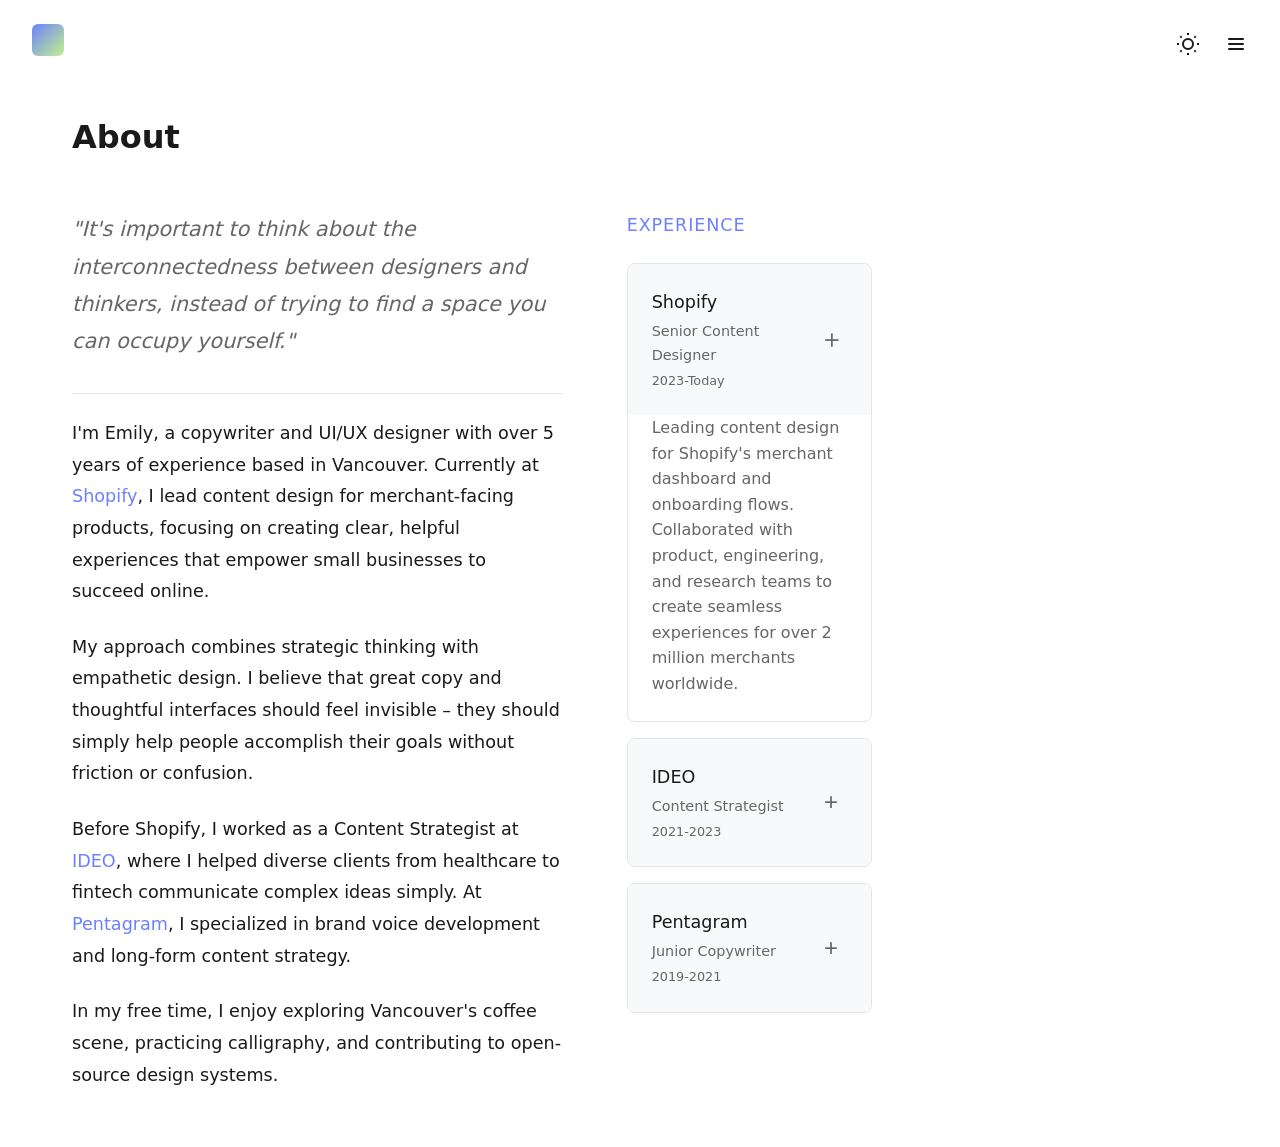
==== about.html @ 0773c247 "portfolio" ====
<!DOCTYPE html>
<html lang="en">
<head>
    <meta charset="UTF-8">
    <meta name="viewport" content="width=device-width, initial-scale=1.0">
    <title>About - Emily Feng</title>
    <link href="css/main.css" rel="stylesheet">
    <link href="css/layout.css" rel="stylesheet">
    <link href="css/interactive.css" rel="stylesheet">
</head>
<body>
    <!-- Navigation -->
    <nav class="nav">
        <div class="nav-brand">
            <a href="index.html">
                <div class="logo">
                    <div class="logo-shape"></div>
                </div>
            </a>
        </div>
        <div class="nav-controls">
            <button class="theme-toggle" aria-label="Toggle theme">
                <svg width="24" height="24" viewBox="0 0 24 24" fill="none" stroke="currentColor" stroke-width="2">
                    <circle cx="12" cy="12" r="5"/>
                    <path d="M12 1v2M12 21v2M4.22 4.22l1.42 1.42M18.36 18.36l1.42 1.42M1 12h2M21 12h2M4.22 19.78l1.42-1.42M18.36 5.64l1.42-1.42"/>
                </svg>
            </button>
            <button class="menu-toggle" aria-label="Toggle menu">
                <span class="hamburger"></span>
                <span class="hamburger"></span>
                <span class="hamburger"></span>
            </button>
        </div>
    </nav>

    <!-- Menu Overlay -->
    <div class="menu-overlay">
        <div class="menu-content">
            <nav class="menu-nav">
                <a href="index.html" class="menu-link">Hello</a>
                <a href="work.html" class="menu-link">Work</a>
                <a href="about.html" class="menu-link active">About</a>
            </nav>
            <div class="menu-footer">
                <p>Vancouver, British Columbia</p>
                <a href="mailto:emily@example.com" class="contact-link">emily@example.com</a>
            </div>
        </div>
    </div>

    <!-- Main Content -->
    <main class="main-content">
        <div class="page active">
            <div class="page-header">
                <h1>About</h1>
            </div>
            
            <div class="about-content">
                <div class="about-text">
                    <p class="lead-text">
                        "It's important to think about the interconnectedness between designers and thinkers, instead of trying to find a space you can occupy yourself."
                    </p>
                    
                    <p>
                        I'm Emily, a copywriter and UI/UX designer with over 5 years of experience based in Vancouver. Currently at <span class="highlight">Shopify</span>, I lead content design for merchant-facing products, focusing on creating clear, helpful experiences that empower small businesses to succeed online.
                    </p>
                    
                    <p>
                        My approach combines strategic thinking with empathetic design. I believe that great copy and thoughtful interfaces should feel invisible – they should simply help people accomplish their goals without friction or confusion.
                    </p>
                    
                    <p>
                        Before Shopify, I worked as a Content Strategist at <span class="highlight">IDEO</span>, where I helped diverse clients from healthcare to fintech communicate complex ideas simply. At <span class="highlight">Pentagram</span>, I specialized in brand voice development and long-form content strategy.
                    </p>
                    
                    <p>
                        In my free time, I enjoy exploring Vancouver's coffee scene, practicing calligraphy, and contributing to open-source design systems.
                    </p>
                </div>
                
                <div class="experience-section">
                    <h3 class="section-title">Experience</h3>
                    
                    <div class="experience-item expanded">
                        <div class="experience-header">
                            <div class="experience-info">
                                <h4>Shopify</h4>
                                <span class="role">Senior Content Designer</span>
                                <span class="period">2023-Today</span>
                            </div>
                            <button class="expand-btn">×</button>
                        </div>
                        <div class="experience-details">
                            <p>Leading content design for Shopify's merchant dashboard and onboarding flows. Collaborated with product, engineering, and research teams to create seamless experiences for over 2 million merchants worldwide.</p>
                        </div>
                    </div>
                    
                    <div class="experience-item">
                        <div class="experience-header">
                            <div class="experience-info">
                                <h4>IDEO</h4>
                                <span class="role">Content Strategist</span>
                                <span class="period">2021-2023</span>
                            </div>
                            <button class="expand-btn">+</button>
                        </div>
                        <div class="experience-details">
                            <p>Developed content strategies for human-centered design projects across healthcare, education, and technology sectors. Created workshop frameworks and facilitation guides for design thinking methodologies.</p>
                        </div>
                    </div>
                    
                    <div class="experience-item">
                        <div class="experience-header">
                            <div class="experience-info">
                                <h4>Pentagram</h4>
                                <span class="role">Junior Copywriter</span>
                                <span class="period">2019-2021</span>
                            </div>
                            <button class="expand-btn">+</button>
                        </div>
                        <div class="experience-details">
                            <p>Crafted brand voice and messaging for startups and established brands. Specialized in sustainable fashion and B2B technology companies, creating everything from taglines to comprehensive brand guidelines.</p>
                        </div>
                    </div>
                </div>
            </div>
        </div>
    </main>

    <script src="js/hamburger.js"></script>
</body>
</html>
---- css/main.css ----
/* main.css */
:root {
    --color-text: #1a1a1a;
    --color-text-secondary: #666666;
    --color-background: #ffffff;
    --color-surface: #f8f9fa;
    --color-accent: #6c81fd;
    --color-border: #e5e5e5;
    --font-primary: -apple-system, BlinkMacSystemFont, 'Segoe UI', system-ui, sans-serif;
    --font-weight-normal: 400;
    --font-weight-medium: 500;
    --font-weight-bold: 700;
    --border-radius: 8px;
    --transition: all 0.3s cubic-bezier(0.4, 0, 0.2, 1);
}

[data-theme="dark"] {
    --color-text: #ffffff;
    --color-text-secondary: #a0a0a0;
    --color-background: #0a0a0a;
    --color-surface: #1a1a1a;
    --color-border: #2a2a2a;
}

* {
    margin: 0;
    padding: 0;
    box-sizing: border-box;
}

body {
    font-family: var(--font-primary);
    background-color: var(--color-background);
    color: var(--color-text);
    line-height: 1.6;
    transition: var(--transition);
    overflow-x: hidden;
}

/* layout.css */
.nav {
    position: fixed;
    top: 0;
    left: 0;
    right: 0;
    z-index: 1000;
    display: flex;
    justify-content: space-between;
    align-items: center;
    padding: 1.5rem 2rem;
    background-color: var(--color-background);
    backdrop-filter: blur(10px);
    transition: var(--transition);
}

.logo {
    width: 32px;
    height: 32px;
}

.logo-shape {
    width: 100%;
    height: 100%;
    background: linear-gradient(135deg, var(--color-accent), #c2f28f);
    border-radius: 6px;
    transition: var(--transition);
}

.nav-controls {
    display: flex;
    align-items: center;
    gap: 1rem;
}

.theme-toggle,
.menu-toggle {
    background: none;
    border: none;
    color: var(--color-text);
    cursor: pointer;
    padding: 0.5rem;
    border-radius: var(--border-radius);
    transition: var(--transition);
    display: flex;
    align-items: center;
    justify-content: center;
}

.theme-toggle:hover,
.menu-toggle:hover {
    background-color: var(--color-surface);
}

.menu-toggle {
    display: flex;
    flex-direction: column;
    gap: 3px;
    width: 24px;
    height: 24px;
    padding: 0;
    justify-content: center;
}

.hamburger {
    width: 16px;
    height: 2px;
    background-color: var(--color-text);
    transition: var(--transition);
    border-radius: 1px;
}

.menu-toggle.active .hamburger:nth-child(1) {
    transform: rotate(45deg) translate(4px, 4px);
}

.menu-toggle.active .hamburger:nth-child(2) {
    opacity: 0;
}

.menu-toggle.active .hamburger:nth-child(3) {
    transform: rotate(-45deg) translate(4px, -4px);
}

.main-content {
    padding-top: 5rem;
    min-height: 100vh;
}

.page {
    display: none;
    padding: 2rem;
    max-width: 1200px;
    margin: 0 auto;
    animation: fadeIn 0.6s ease-out;
}

.page.active {
    display: block;
}

@keyframes fadeIn {
    from {
        opacity: 0;
        transform: translateY(20px);
    }
    to {
        opacity: 1;
        transform: translateY(0);
    }
}

/* interactive.css */
.menu-overlay {
    position: fixed;
    top: 0;
    left: 0;
    right: 0;
    bottom: 0;
    background-color: var(--color-background);
    z-index: 999;
    display: flex;
    align-items: center;
    justify-content: center;
    opacity: 0;
    visibility: hidden;
    transition: var(--transition);
}

.menu-overlay.active {
    opacity: 1;
    visibility: visible;
}

.menu-content {
    text-align: center;
    max-width: 400px;
    width: 100%;
}

.menu-nav {
    margin-bottom: 3rem;
}

.menu-link {
    display: block;
    font-size: 3rem;
    font-weight: var(--font-weight-bold);
    color: var(--color-text);
    text-decoration: none;
    margin-bottom: 1rem;
    transition: var(--transition);
    position: relative;
}

.menu-link:hover,
.menu-link.active {
    color: var(--color-accent);
}

.menu-footer {
    color: var(--color-text-secondary);
    font-size: 0.9rem;
}

.contact-link {
    color: var(--color-accent);
    text-decoration: none;
}

/* Hero Section */
.hero-section {
    padding: 4rem 0 6rem;
}

.hero-title {
    font-size: clamp(2.5rem, 5vw, 4rem);
    font-weight: var(--font-weight-normal);
    line-height: 1.2;
    margin-bottom: 3rem;
    max-width: 900px;
}

.highlight {
    color: var(--color-accent);
    font-weight: var(--font-weight-medium);
}

.skills-tags {
    display: flex;
    flex-wrap: wrap;
    gap: 0.5rem;
    margin-bottom: 2rem;
}

.skill-tag {
    padding: 0.5rem 1rem;
    background-color: var(--color-surface);
    border-radius: 20px;
    font-size: 0.9rem;
    color: var(--color-text-secondary);
}

.location {
    color: var(--color-text-secondary);
    font-size: 0.9rem;
}

/* Page Headers */
.page-header {
    margin-bottom: 3rem;
}

.page-header h2 {
    font-size: 3rem;
    font-weight: var(--font-weight-bold);
    margin-bottom: 1rem;
}

.page-subtitle {
    font-size: 1.1rem;
    color: var(--color-text-secondary);
    max-width: 600px;
}

/* Work Grid */
.work-grid {
    display: grid;
    gap: 3rem;
}

.work-item {
    padding: 2rem 0;
    border-bottom: 1px solid var(--color-border);
}

.work-item:last-child {
    border-bottom: none;
}

.work-header {
    display: flex;
    flex-wrap: wrap;
    align-items: baseline;
    gap: 1rem;
    margin-bottom: 1rem;
}

.work-header h3 {
    font-size: 1.5rem;
    font-weight: var(--font-weight-medium);
}

.work-type,
.work-year {
    color: var(--color-text-secondary);
    font-size: 0.9rem;
}

.work-description {
    font-size: 1.1rem;
    line-height: 1.7;
    margin-bottom: 1.5rem;
    max-width: 700px;
}

.work-tags {
    display: flex;
    flex-wrap: wrap;
    gap: 0.5rem;
}

.tag {
    padding: 0.25rem 0.75rem;
    background-color: var(--color-surface);
    border-radius: 12px;
    font-size: 0.8rem;
    color: var(--color-text-secondary);
}

/* About Content */
.about-content {
    display: grid;
    grid-template-columns: 2fr 1fr;
    gap: 4rem;
    align-items: start;
}

.about-text {
    font-size: 1.1rem;
    line-height: 1.8;
}

.lead-text {
    font-size: 1.3rem;
    font-style: italic;
    color: var(--color-text-secondary);
    margin-bottom: 2rem;
    padding-bottom: 2rem;
    border-bottom: 1px solid var(--color-border);
}

.about-text p {
    margin-bottom: 1.5rem;
}

.section-title {
    font-size: 1.1rem;
    font-weight: var(--font-weight-medium);
    color: var(--color-accent);
    margin-bottom: 1.5rem;
    text-transform: uppercase;
    letter-spacing: 0.05em;
}

.experience-item {
    margin-bottom: 1rem;
    border: 1px solid var(--color-border);
    border-radius: var(--border-radius);
    overflow: hidden;
    transition: var(--transition);
}

.experience-header {
    display: flex;
    justify-content: space-between;
    align-items: center;
    padding: 1.5rem;
    cursor: pointer;
    background-color: var(--color-surface);
}

.experience-header:hover {
    background-color: var(--color-border);
}

.experience-info h4 {
    font-size: 1.1rem;
    font-weight: var(--font-weight-medium);
    margin-bottom: 0.25rem;
}

.role {
    color: var(--color-text-secondary);
    font-size: 0.9rem;
    display: block;
}

.period {
    color: var(--color-text-secondary);
    font-size: 0.8rem;
    margin-top: 0.25rem;
    display: block;
}

.expand-btn {
    background: none;
    border: none;
    font-size: 1.5rem;
    color: var(--color-text-secondary);
    cursor: pointer;
    width: 32px;
    height: 32px;
    border-radius: 50%;
    display: flex;
    align-items: center;
    justify-content: center;
    transition: var(--transition);
}

.expand-btn:hover {
    background-color: var(--color-border);
}

.experience-details {
    padding: 0 1.5rem 1.5rem;
    display: none;
    color: var(--color-text-secondary);
    line-height: 1.6;
}

.experience-item.expanded .experience-details {
    display: block;
}

.experience-item.expanded .expand-btn {
    transform: rotate(45deg);
}
/* Work Images */
.work-images {
    margin-top: 2rem;
}

.image-large {
    margin-bottom: 1rem;
}

.image-large img {
    width: 100%;
    height: 400px;
    object-fit: cover;
    border-radius: var(--border-radius);
    background-color: var(--color-surface);
}

.image-row {
    display: grid;
    grid-template-columns: 1fr 1fr;
    gap: 1rem;
}

.image-row img {
    width: 100%;
    height: 250px;
    object-fit: cover;
    border-radius: var(--border-radius);
    background-color: var(--color-surface);
}

.case-study-image {
    transition: var(--transition);
    border: 1px solid var(--color-border);
}

.case-study-image:hover {
    transform: translateY(-4px);
    box-shadow: 0 8px 25px rgba(0, 0, 0, 0.1);
}

/* Responsive Design */
@media (max-width: 768px) {
    .nav {
        padding: 1rem;
    }
    
    .page {
        padding: 1rem;
    }
    
    .hero-section {
        padding: 2rem 0 4rem;
    }
    
    .menu-link {
        font-size: 2.5rem;
    }
    
    .about-content {
        grid-template-columns: 1fr;
        gap: 2rem;
    }
    
    .work-header {
        flex-direction: column;
        align-items: flex-start;
        gap: 0.5rem;
    }
    
    .skills-tags {
        justify-content: center;
    }
}
---- css/layout.css ----
/*ALL LAYOUT STYLING WILL BE IN HERE*/

/* Reset and base styles */
* {
    margin: 0;
    padding: 0;
    box-sizing: border-box;
    /* outline: 1px solid red; */
}

/* LAYOUT STYLES FOR MADE BY SIPPY PAGE */

/* Made by Sippy Hero Section */
.made-hero-layout {
    padding: 4rem 2rem;
    background-color: #fffdf0;
    text-align: center;
    border-bottom: 0.063rem solid #e9e2cd;
}

.made-hero-content {
    max-width: 50rem;
    margin: 0 auto;
}

.made-hero-content h1 {
    margin-bottom: 1.5rem;
    color: #4F78C5;
}

.made-hero-content p {
    font-size: 1.25rem;
    color: #819fd5;
    margin-bottom: 0;
}

/* Made by Sippy Introduction Section */
.made-intro-layout {
    padding: 4rem 2rem;
    background-color: #f8f6ed;
}

.made-intro-content {
    max-width: 60rem;
    margin: 0 auto;
    text-align: center;
}

.made-intro-content h2 {
    margin-bottom: 2rem;
    color: #4F78C5;
}

.made-intro-content p {
    font-size: 1.1rem;
    line-height: 1.7;
    color: #4F78C5;
    margin-bottom: 0;
}

/* Seasonal Collections Layout */
.seasonal-collections-layout {
    padding: 4rem 2rem;
    background-color: #fffdf0;
}

.collection-title {
    text-align: center;
    margin-bottom: 3rem;
    color: #4F78C5;
}

.seasonal-grid {
    max-width: 80rem;
    margin: 0 auto;
    gap: 2rem;
}

.seasonal-card {
    position: relative;
    border-radius: 1rem;
    overflow: hidden;
    box-shadow: 0 0.25rem 1rem rgba(79, 120, 197, 0.1);
    transition: transform 0.3s ease, box-shadow 0.3s ease;
}

.seasonal-card .img-bg-container {
    position: relative;
    height: 25rem;
    overflow: hidden;
}

.seasonal-card .img-bg-container img {
    width: 100%;
    height: 100%;
    object-fit: cover;
    transition: transform 0.3s ease;
}


.seasonal-overlay {
    position: absolute;
    bottom: 0;
    left: 0;
    right: 0;
    background: linear-gradient(to top, rgba(195, 206, 226, 0.9), transparent);
    padding: 2rem;
    color: #fffdf0;
    text-align: left;
}

.seasonal-title {
    font-size: 1.5rem;
    margin-bottom: 0.5rem;
    color: #fffdf0;
}

.seasonal-description {
    font-size: 1rem;
    margin-bottom: 1rem;
    color: #fffdf0;
    opacity: 0.9;
}

.seasonal-date {
    font-family: "IBM Plex Mono", monospace;
    font-size: 0.9rem;
    font-weight: 400;
    color: #FDE68A;
    text-transform: uppercase;
    letter-spacing: 0.05em;
}


/* Craftsmanship Section */
.craftsmanship-layout {
    padding: 4rem 2rem;
    background-color: #f8f6ed;
}

.craftsmanship-content {
    max-width: 60rem;
    margin: 0 auto;
    text-align: center;
}

.craftsmanship-content h2 {
    margin-bottom: 2rem;
    color: #4F78C5;
}

.craftsmanship-content p {
    font-size: 1.1rem;
    line-height: 1.7;
    color: #4F78C5;
    margin-bottom: 1.5rem;
}

.craftsmanship-content p:last-child {
    margin-bottom: 0;
}


.grid {
    display: grid;
}

.twocolumn {
    grid-template-columns: repeat(2, 1fr);
    column-gap: 1rem;
}

.two-column-unequal {
    grid-template-columns: 2fr 1fr;
    column-gap: 1rem;
}

.threecolumn {
    grid-template-columns: repeat(3, 1fr);
    column-gap: 1rem;
}

.footer-threecolumn {
    grid-template-columns: repeat(3, 1fr);
    column-gap: 1rem;
}

.three-column-unequal {
    grid-template-columns: 2fr 1fr 2fr;
    column-gap: 1rem;
}

.fourcolumn {
    grid-template-columns: repeat(4, 1fr);
    column-gap: 1rem;
}

.footer-four-column {
    grid-template-columns: 2fr 3fr;
    column-gap: 2rem;
}

.fivecolumn {
    grid-template-columns: 3fr 1fr 1fr 1fr 1fr;
    column-gap: 1rem;
}

.two-row {
    grid-template-rows: repeat(2, 1fr);
    row-gap: 5rem;
}

.two-row-small-gutter {
    grid-template-rows: repeat(2, 1fr);
    row-gap: 1rem;
}

.two-row-unequal {
    grid-template-rows: 6fr 1fr;
    row-gap: 1rem;
}

.threerow {
    grid-template-rows: repeat(3, 1fr);
}

.four-row {
    grid-template-rows: repeat(4, 1fr);
    row-gap: 1rem;
}

.five-row {
    grid-template-rows: repeat(5, 1fr);
    row-gap: 1rem;
    height: 30%;
}

.checkout-column-unequal {
    grid-template-columns: 1fr 2fr;
    column-gap: 1rem;
}

.subtotal-two-row {
    grid-template-rows: 6fr 1fr;
    row-gap: 1rem;
}

.price-two-row {
    grid-template-rows: 3fr 1fr;
    row-gap: 1rem;
}

.counter-detail-column {
    grid-column: 1fr 2fr 1fr;
    column-gap: 1rem;
}

/* Main content styling */
img {
    width: 100%;
    height: auto;
    display: block;
    object-fit: cover;
}

.hero-container {
    /* position: relative; */
    width: 100vw;
}


.hero-image {
    /*
    height: 100vh;
    width: 100%;
    background-size: cover;
    background-position: center;
    display: block; */
    /* width: 100vw;
    height: auto; */
    /* display: block;
    overflow-x: hidden; */
    /* background-image: url(img/blue_ink_doodle_mugs.jpg); */
    width: 100vw;
    height: auto;
    background-size: cover;
    background-position: center;
}

.subbg {
    background-color: #E9E2CD;
    padding-top: 10rem;
    padding-bottom: 10rem;
}

.home-sub-layout {
    position: relative;
    width: 50%;
    height: 50%;
    margin-left: auto;
    margin-right: auto;
}

.about-home {
    position: relative;
    width: 35%;
    height: 35%;
    margin-left: auto;
    margin-right: auto;
    margin-top: 10rem;
    margin-bottom: 10rem;
    text-align: center;
}

/* .about-home h2 p {
    text-align: center;
} */

.bottom-spacer {
    margin-bottom: 3rem;
}

.home-mug-layout {
    margin: 3rem;
}

.home-made-layout {
    margin: 2rem;
    margin-top: 10rem;
}

.home-review-layout {
    margin-left: 3rem;
    margin-right: 3rem;
    margin-top: 10rem;
    margin-bottom: 10rem;
}

.review-border {
    padding: 5rem;
    text-align: center;
    border-color: #4F78C5;
    border-width: 0.05rem;
    border-style: solid;
    border-radius: 0.35rem;
}

.img-corner {
    border-radius: 0.35rem;
}

.img-bg-container {
    position: relative;
    width: 100%;
    overflow: hidden;
}

.img-bg-container img {
    width: 100%;
    height: 100%;
}

.img-styleguide {
    width: 50%;
    height: 75%;
}

.made-detail {
    position: relative;
    top: -12rem;
    z-index: 100;
    /* margin-left: 3rem;
    margin-right: 3rem; */
}



.left-column {
    float: left;
    width: 150%;
}

.small-column-width {
    float: left;
    width: -75%;
}

.center {
    position: relative;
    bottom: -30%;
}

.product-description-layout {
    margin-left: 2rem;
    margin-right: 2rem;
    margin-top: 5rem;
    margin-bottom: 5rem;
}

.faq-layout {
    margin-left: 2rem;
    margin-right: 2rem;
}

.suggestion-layout {
    margin-left: 2rem;
    margin-right: 2rem;
    margin-top: 7rem;
    margin-bottom: 7rem;
}

.subtotal-layout {
    margin-left: 2rem;
    margin-right: 2rem;
    margin-top: 2rem;
    margin-bottom: 10rem;
}

/* product page set height to fix */
.tag-border {
    border-color: #4F78C5;
    border-width: 0.05rem;
    border-style: solid;
    border-radius: 0.35rem;
    width: 12%;
    height: 100%;
}

.pricing-border {
    border-color: #4F78C5;
    border-width: 0.05rem;
    border-style: solid;
    border-radius: 0.35rem;
    margin-top: 1rem;
}

.tag-border p {
    text-align: center;
}

.hero-header-position {
    color: #FFFDF0;
    position: absolute;
    top: 80%;
    transform: translate(5%);
    
    /* margin-left: 3rem; */
}

.form-size {
    width: 100%;
}

.payment-layout {
    margin-left: 2rem;
    margin-right: 2rem;
    margin-top: 2rem;
    margin-bottom: 5rem;
}

.payment-price-layout {
    padding: 1rem;
}

.payment-price-layout-tight {
    padding: 2.5rem;
}

.confirmation-layout {
    margin-left: 2rem;
    margin-right: 2rem;
    margin-top: 2rem;
    margin-bottom: 5rem;
}

.order-number-layout {
    padding: 2rem;
}

.shipping-layout {
    padding: 2rem;
}

.track-layout {
    padding: 2rem;
}

.counter {
    border-color: #4F78C5;
    border-width: 0.05rem;
    border-style: solid;
    border-radius: 0.35rem;
    width: 25%;
    height: 15%;
    padding-top: 0.30rem;
}

.footer-layout {
    margin-right: 2rem;
    margin-left: 2rem;
    margin-top: 2rem;
    margin-bottom: 2rem;
}


.middle-position {
    position: relative;
    left: 42%;
    max-width: 9rem;
    text-align: center;
}

.citation-layout {
    margin: 2rem;
}

.styleguide-layout {
    margin: 2rem;
}

.product-card-styleguide-layout {
    width: 50%;
    height: 50%;
}

.product-collection-styleguide-layout {
    width: 75%;
    height: 75%;
}

.center-styleguide {
    position: relative;
    top: 2rem;
}

.tag-border-styleguide {
    border-color: #4F78C5;
    border-width: 0.05rem;
    border-style: solid;
    border-radius: 0.35rem;
    width: 25%;
    text-align: center;
}

.testimonial-styleguide-layout {
    width: 75%;
    height: 75%;
}

.subscription-styleguide-layout {
    width: 100%;
    height: 85%;
}

/* ABOUT PAGE LAYOUTS & STYLING */
.about-section {
    padding: 6rem 4rem;
    max-width: 1200px;
    margin: 0 auto;
}

.about-content {
    max-width: 800px;
}

/* ABOUT PAGE LAYOUT STYLES */

/* Hero Section */
.about-hero {
    display: flex;
    min-height: 100vh;
    align-items: center;
    position: relative;
}

.about-hero-content {
    flex: 1;
    padding: 4rem 2rem 4rem 4rem;
    display: flex;
    align-items: center;
    min-height: 100vh;
    z-index: 2;
    position: relative;
    color: #fffdf0;
}

.about-hero-text {
    max-width: 500px;
}

.about-hero-image {
    position: absolute;
    top: 0;
    left: 0;
    width: 100%;
    height: 100%;
    overflow: hidden;
    z-index: 1;
}

.about-hero-image img {
    width: 100%;
    height: 100%;
    object-fit: cover;
    border-radius: 0;
}

/* About Intro Section */
.about-intro {
    padding: 6rem 4rem;
    max-width: 1200px;
    margin: 0 auto;
}

.about-intro-content {
    max-width: 800px;
}

/* Makers Section */
.about-makers {
    padding: 4rem;
    max-width: 1200px;
    margin: 0 auto;
}

.makers-grid {
    display: grid;
    grid-template-columns: repeat(2, 1fr);
    gap: 4rem;
    align-items: start;
}

.maker-card {
    display: flex;
    flex-direction: column;
    gap: 2rem;
}

.maker-image {
    width: 100%;
}

.maker-image img {
    width: 100%;
    height: auto;
    border-radius: 0.5rem;
    object-fit: cover;
}

.maker-info {
    flex: 1;
}

.maker-info p {
    line-height: 1.6;
}

/* History Section - ABOUT PAGE */
.about-history {
    display: flex;
    align-items: stretch;
    background-color: #E9E2CD;
    padding: 0;
    min-height: 70vh;
    width: 100%;
}

.history-content {
    flex: 1;
    width: 50%;
    padding: 4rem 2rem 4rem 4rem;
    background-color: #E9E2CD;
    display: flex;
    align-items: center;
}

.history-text {
    max-width: 500px;
    width: 100%;
}

.history-text h2 {
    margin-bottom: 1.5rem;
}

.history-tagline {
    font-size: 1.1rem;
    margin-bottom: 2rem;
    line-height: 1.4;
}

.history-description {
    font-size: 0.9rem;
    line-height: 1.6;
    color: #4F78C5;
}

.history-media {
    flex: 1;
    width: 50%;
    position: relative;
    height: 70vh;
    overflow: hidden;
}

.media-container {
    position: relative;
    width: 100%;
    height: 100%;
}

.history-image {
    width: 100%;
    height: 100%;
    object-fit: cover;
    border-radius: 0;
}




/* SHOP PAGE SPECIFIC LAYOUTS */
.shop-hero-layout {
    background-color: #E9E2CD;
    padding: 8rem 0;
    text-align: center;
}

.shop-hero-content {
    max-width: 50rem;
    margin: 0 auto;
    padding: 0 2rem;
}

.filter-layout {
    background-color: #fffdf0;
    padding: 3rem 0;
    border-bottom: 0.063rem solid #e0e0e0;
}

.filter-container {
    max-width: 75rem;
    margin: 0 auto;
    padding: 0 2rem;
    text-align: center;
}

.filter-buttons {
    display: flex;
    justify-content: center;
    gap: 1rem;
    margin-top: 1.5rem;
    flex-wrap: wrap;
}

.filter-btn {
    padding: 0.75rem 1.5rem;
    background-color: transparent;
    border: 0.125rem solid #4F78C5;
    border-radius: 0.75rem;
    color: #4F78C5;
    font-family: "IBM Plex Mono", monospace;
    font-weight: 400;
    font-size: 0.9rem;
    cursor: pointer;
    transition: all 0.3s ease;
    text-transform: uppercase;
    letter-spacing: 0.05em;
}

.filter-btn:hover,
.filter-btn:focus,
.filter-btn.active {
    background-color: #4F78C5;
    color: #fffdf0;
    transform: translateY(-0.125rem);
    box-shadow: 0 0.25rem 0.313rem rgba(79, 120, 197, 0.3);
}

.shop-products-layout {
    max-width: 75rem;
    margin: 0 auto;
    padding: 5rem 2rem;
}

.collection-section {
    margin-bottom: 6rem;
}

.collection-title {
    margin-bottom: 3rem;
    text-align: center;
    color: #4F78C5;
}

.product-card {
    background-color: #fffdf0;
    border-radius: 0.75rem;
    overflow: hidden;
    transition: transform 0.3s ease, box-shadow 0.3s ease;
    border: 0.063rem solid #e0e0e0;
}

.product-card:hover {
    transform: translateY(-0.25rem);
    box-shadow: 0 0.5rem 1rem rgba(79, 120, 197, 0.15);
}

.product-card img {
    width: 100%;
    height: 18.5rem;
    object-fit: cover;
    display: block;
}

.product-info {
    padding: 1.5rem;
}

.product-info h3 {
    margin-bottom: 0.5rem;
    color: #4F78C5;
}

.product-info .price {
    font-size: 1.1rem;
    font-weight: 500;
    color: #4F78C5;
    margin-bottom: 1rem;
}

.product-info .product-description {
    font-size: 0.9rem;
    color: #819fd5;
    margin-bottom: 1rem;
    line-height: 1.5;
}

.special-info {
    padding: 2rem;
}

.special-series img {
    height: 20rem;
    object-fit: cover;
}


/* Responsive Design */


@media (max-width: 57.5rem) { /*tablet size 57.5rem = 921 px*/
    .navbar {
        flex-direction: column;
        padding: 1rem;
        gap: 1rem;
    }

    h1 {
        font-size: 2rem;
    }

    .price-detail-type {
        font-size: 0.80rem;
    }

    .two-column-unequal {
        /* all: initial will do a factory reset of any layout styling, forcing the child divs into one column here
        More information and resources I learned about this came from here: https://www.w3schools.com/cssref/css3_pr_all.php
        This was used to help with debugging.*/
        /* all: initial !important; */

        /*This is a CSS rule that can be used to place higher importance in this styling. Allows for full overridance
        More information about this rule was learned through here: https://www.w3schools.com/css/css_important.asp*/
        display: grid !important;
        grid-template-columns: 1fr !important;
        min-width: 0 !important;
        width: 100% !important;
        box-sizing: border-box !important;
    }

    .two-column-unequal > * {
        display: block !important;
        width: 100% !important;
        min-width: 0 !important;
    }

    .footer-four-column {
        display: grid !important;
        grid-template-columns: repeat(2, 1fr) !important;
        min-width: 0 !important;
        width: 100% !important;
        box-sizing: border-box !important;
        column-gap: 2rem;
    }

    .footer-four-column > * {
        display: block !important;
        width: 100% !important;
        min-width: 0 !important;
    }

    .threerow {
        display: grid !important;
        grid-template-rows: repeat(3, 1fr) !important;
        min-width: 0 !important;
        width: 100% !important;
        box-sizing: border-box !important;
        row-gap: 1rem;
    }

    .threerow > * {
        display: block !important;
        width: 100% !important;
        min-width: 0 !important;
    }

    /*This is for forcing the button styling to be responsive*/
    .two-row-small-gutter {
        display: grid;
        margin-top: 1rem;
        grid-template-rows: repeat(2, 1fr);
        row-gap: 1rem;
    }

    .subtotal-two-row {
        grid-template-rows: 6fr 1fr;
        row-gap: 2rem;
    }

    .counter {
        height: 15%;
    }
}

@media (max-width: 46rem) { /* 750px */
    .footer-four-column {
        display: grid !important;
        grid-template-columns: repeat(2, 1fr) !important;
        min-width: 0 !important;
        width: 100% !important;
        box-sizing: border-box !important;
        column-gap: 2rem;
    }

    .footer-four-column > * {
        display: block !important;
        width: 100% !important;
        min-width: 0 !important;
    }

    .threerow {
        display: grid !important;
        grid-template-rows: repeat(3, 1fr) !important;
        min-width: 0 !important;
        width: 100% !important;
        box-sizing: border-box !important;
        row-gap: 1rem;
    }

    .threerow > * {
        display: block !important;
        width: 100% !important;
        min-width: 0 !important;
    }

    .threerow a {
        margin-top: 1.5rem;
         font-family: "IBM Plex Mono", monospace;
        font-size: 0.75rem !important; /* 16px */
        font-style: normal;
        font-weight: 300;
        max-width: 100rem;
        line-height: 1.6;
    }

    .footer-four-column p {
         font-family: "IBM Plex Mono", monospace;
        font-size: 0.75rem !important; /* 16px */
        font-style: normal;
        font-weight: 300;
        max-width: 100rem;
        line-height: 1.6;
    }

    .footer-threecolumn {
        display: grid !important;
        grid-template-columns: repeat(3, 1fr) !important;
        min-width: 0 !important;
        width: 100% !important;
        box-sizing: border-box !important;
        row-gap: 1rem;
    }

    .footer-threecolumn > * {
        display: block !important;
        width: 100% !important;
        min-width: 0 !important;
    }

    .nav-brand a {
        font-size: 1.5rem !important;
    }

    .navbar {
        flex-direction: column;
        padding: 1rem;
        gap: 1rem;
    }
    
    .nav-menu {
        gap: 1rem;
        flex-wrap: wrap;
        justify-content: center;
    }
    
    .nav-menu a {
        font-size: 0.8rem;
    }
}



/* Responsive adjustments for shop page */
@media (max-width: 1024px) {
    .fourcolumn {
        grid-template-columns: repeat(3, 1fr);
    }
    
    .shop-products-layout {
        padding: 3rem 1.5rem;
    }
}

@media (max-width: 320px) {
    .shop-hero-layout {
        padding: 5rem 0;
    }
    
    .shop-hero-content h1 {
        font-size: 2.5rem;
    }
    
    .filter-buttons {
        gap: 0.5rem;
    }
    
    .filter-btn {
        padding: 0.5rem 1rem;
        font-size: 0.8rem;
    }
    
    .fourcolumn {
        grid-template-columns: repeat(2, 1fr);
        gap: 1rem;
    }
    
    .twocolumn {
        grid-template-columns: 1fr;
        gap: 2rem;
    }
    
    .collection-section {
        margin-bottom: 4rem;
    }
    
    .product-info {
        padding: 1rem;
    }
    
    .special-info {
        padding: 1.5rem;
    }
}


/* responsive layout for home page */
@media (max-width: 20rem) { /*320px = 20rem*/
    /* Home page adjustments */
    .about-home {
        width: 90%;
        margin-top: 5rem;
        margin-bottom: 5rem;
    }

    .home-mug-layout {
        margin: 1rem;
    }

    /* Happy mug series - 2 columns */
    .fourcolumn {
        grid-template-columns: repeat(2, 1fr);
        gap: 1rem;
    }

    /* Made by Sippy section */
    .home-made-layout {
        margin: 1rem;
        margin-top: 5rem;
    }

    .made-overlay {
        position: relative;
        overflow: hidden;
    }

    .made-detail {
        position: absolute;
        bottom: 1rem;
        left: 0;
        right: 0;
        top: auto;
        margin: 0 1rem;
        padding: 1rem;
        border-radius: 0.35rem;
    }

    .made-detail-type {
        font-size: 1rem;
    }

    .shop-button-nav {
        padding: 0.5rem 1rem;
        font-size: 0.8rem;
    }

    .home-review-layout {
        margin: 1rem;
        margin-top: 5rem;
        margin-bottom: 5rem;
    }

    .home-sub-layout {
        width: 90%;
        padding: 1rem;
    }

    /* Grid adjustments */
    .twocolumn {
        grid-template-columns: 1fr;
        gap: 2rem;
    }

    .threecolumn {
        grid-template-columns: 1fr;
    }

    /* Review section */
    .review-border {
        padding: 1.5rem;
        margin-bottom: 1rem;
    }

    /* Subscription form */
    .middle-position {
        left: 0;
        width: 100%;
        text-align: center;
    }

    /* Hero text */
    .hero-header-position {
        top: -5rem;
        margin-left: 1rem;
        font-size: 1.5rem;
    }

    /* checkout page */
    .label-type {
        color: #4F78C5; /* Overall text colour */
        font-family: "IBM Plex Mono", monospace;
        font-size: 0.57rem;
        font-style: normal;
        font-weight: 300;
        background-color: #fffdf0;
        line-height: 1.6;
    }

    .counter {
        width: 50%;
    }

    h3 {
        font-size: 0.75rem;
    }

    .checkout-column-unequal {
        display: grid !important;
        grid-template-columns: 1fr !important;
        min-width: 0 !important;
        width: 100% !important;
        box-sizing: border-box !important;
    }

    .checkout-column-unequal  > * {
        display: block !important;
        width: 100% !important;
        min-width: 0 !important;
    }

    /* FOOTER RESPONSIVENESS */
    .footer-four-column {
        display: grid !important;
        grid-template-columns: 1fr !important;
        min-width: 0 !important;
        width: 100% !important;
        box-sizing: border-box !important;
        column-gap: 1rem;
    }

    .footer-four-column > * {
        display: block !important;
        width: 100% !important;
        min-width: 0 !important;
    }

    .threerow {
        display: grid !important;
        grid-template-rows: repeat(3, 1fr) !important;
        min-width: 0 !important;
        width: 100% !important;
        box-sizing: border-box !important;
        row-gap: 0.5rem;
    }

    .threerow > * {
        display: block !important;
        width: 100% !important;
        min-width: 0 !important;
    }

    .threerow a {
        margin-top: 0.5rem;
         font-family: "IBM Plex Mono", monospace;
        font-size: 0.75rem !important; /* 16 px */
        font-style: normal;
        font-weight: 300;
        max-width: 100rem;
        line-height: 1.6;
    }

    .footer-four-column p {
         font-family: "IBM Plex Mono", monospace;
        font-size: 0.75rem !important; /* 16 px */
        font-style: normal;
        font-weight: 300;
        max-width: 100rem;
        line-height: 1.6;
    }

    .footer-threecolumn {
        display: grid !important;
        grid-template-columns: repeat(3, 1fr) !important;
        min-width: 0 !important;
        width: 100% !important;
        box-sizing: border-box !important;
        row-gap: 1rem;
    }

    .footer-threecolumn > * {
        display: block !important;
        width: 100% !important;
        min-width: 0 !important;
    }

    .nav-brand a {
        font-size: 1.5rem !important;
    }
}
---- css/interactive.css ----
/*ALL INTERACTIVE ELEMENT STYLING WILL BE IN HERE*/

/* Navigation Bar Styling */
.navbar {
    display: flex;
    justify-content: space-between;
    align-items: center;
    padding: 1rem 2rem;
    background-color: #fffdf0;
    border-bottom: 0.063rem solid #e0e0e0;
    position: sticky;
    top: 0;
    z-index: 100;
}

.nav-brand a {
    font-family: "Bricolage Grotesque", sans-serif;
    font-size: 1.5rem;
    font-weight: 400;
    color: #4F78C5;
    text-decoration: none;
    letter-spacing: -0.02em;
}

.nav-menu {
    display: flex;
    align-items: center;
    gap: 2rem;
}

.nav-menu a {
    font-family: "IBM Plex Mono", monospace;
    font-size: 0.9rem;
    font-weight: 400;
    color: #4F78C5;
    text-decoration: none;
    text-transform: uppercase;
    letter-spacing: 0.05em;
    transition: color 0.3s ease;
}

.nav-menu a:hover {
    color: #FDE68A;
}

a {
  text-decoration: none;
  color: #4F78C5; 
  display: inline-block;
  transition: color 0.3s ease;
}

a:hover, a:focus {
  color: #FDE68A; 
}

.home-mug-layout a:hover img {
    background-color: #819fd5; 
      padding: 0.125rem 0.125rem;
      border-color: #819fd5;
      color: #FFFDF0;
      transform: translateY(-0.125rem);
      box-shadow: 0 0.25rem 0.313rem rgba(79, 120, 197, 0.3);
      text-decoration: none;
  }

.home-mug-layout a:focus img {
    background-color: #819fd5; 
    padding: 0.125rem 0.125rem;
    border-color: #819fd5;
    color: #FFFDF0;
    transform: translateY(-0.125rem);
    box-shadow: 0 0.25rem 0.313rem rgba(79, 120, 197, 0.3);
    text-decoration: none;
}

.suggestion-layout a:hover img {
    background-color: #819fd5; 
      padding: 0.125rem 0.125rem;
      border-color: #819fd5;
      color: #FFFDF0;
      transform: translateY(-0.125rem);
      box-shadow: 0 0.25rem 0.313rem rgba(79, 120, 197, 0.3);
      text-decoration: none;
  }

.suggestion-layout a:focus img {
    background-color: #819fd5; 
    padding: 0.125rem 0.125rem;
    border-color: #819fd5;
    color: #FFFDF0;
    transform: translateY(-0.125rem);
    box-shadow: 0 0.25rem 0.313rem rgba(79, 120, 197, 0.3);
    text-decoration: none;
}

.img-interactable {
  /* background-color: #819fd5;  */
  /* padding: 0.125rem 0.125rem; */
  /* border-color: #819fd5; */
  /* color: #FFFDF0; */
  transform: translateY(-0.125rem);
  box-shadow: 0 0.25rem 0.313rem rgba(79, 120, 197, 0.3);
  text-decoration: none;
}

.logo-link {
  text-decoration: none;
  color: #4F78C5; 
  display: inline-block;
  transition: color 0.3s ease;
}

.logo-link:hover, logo-link:focus {
  color: #4F78C5; 
}

.cart-icon {
    margin-left: 0.5rem;
    display: flex;
    align-items: center;
}

.cart-icon .material-symbols-outlined {
    font-size: 1.3rem !important;
    color: #4F78C5;
    font-variation-settings: 'FILL' 0, 'wght' 300, 'GRAD' 0, 'opsz' 24;
}

.cart-icon:hover .material-symbols-outlined {
    color: #FDE68A;
}


/* CSS-only hamburger menu  */
.nav-toggle {
    display: none;
}

.hamburger-label {
    display: none;
    cursor: pointer;
    padding: 0.5rem;
    color: #4F78C5;
}

.hamburger-label .material-symbols-outlined {
    font-size: 1.8rem;
    color: #4F78C5;
    transition: color 0.3s ease;
}

.hamburger-label:hover .material-symbols-outlined {
    color: #FDE68A;
}

/* JavaScript hamburger menu  */
.hamburger-menu {
    display: none;
    background: none;
    border: none;
    cursor: pointer;
    padding: 0.5rem;
    color: #4F78C5;
    font-size: 1.5rem;
}

.hamburger-menu .material-symbols-outlined {
    font-size: 1.8rem;
    color: #4F78C5;
}

.hamburger-menu:hover .material-symbols-outlined {
    color: #FDE68A;
}

/* Hidden class for mobile menu */
.hidden {
    display: none;
}

/* 320px and smaller */
@media (max-width: 320px) {
    .navbar {
        padding: 0.5rem 0.75rem;
        min-height: 60px;
    }
    
    .nav-brand a {
        font-size: 1rem;
        line-height: 1.2;
    }
    
    .hamburger-label,
    .hamburger-menu {
        padding: 0.25rem;
    }
    
    .hamburger-label .material-symbols-outlined,
    .hamburger-menu .material-symbols-outlined {
        font-size: 1.5rem;
    }
    
    .nav-menu {
        padding: 0.75rem;
        gap: 0.75rem;
        left: 0;
        right: 0;
        margin: 0;
    }
    
    .nav-menu a {
        padding: 0.6rem 0.5rem;
        font-size: 0.8rem;
        text-align: center;
        word-wrap: break-word;
        white-space: nowrap;
        overflow: hidden;
        text-overflow: ellipsis;
    }
    
    .cart-icon .material-symbols-outlined {
        font-size: 1.2rem !important;
    }
    
    /* Ensure menu doesn't overflow on very small screens */
    .nav-menu {
        max-width: 100vw;
        box-sizing: border-box;
    }
    
    /* Adjust header spacing on small screens */
    header h1 {
        margin-top: 0.5rem;
        padding: 0 0.5rem;
    }
}

/* GENERAL BUTTON STYLING */
.button-nav {
    display: inline-block;
    padding: 0.75rem 1.25rem;
    color: #FFFDF0;
    background-color: #4F78C5;
    text-decoration: none;
    transition: all 0.3s ease;
    border-radius: 0.75rem;
    font-family: "IBM Plex Mono", monospace;
    font-weight: 400;
    border: 0.125rem solid #4F78C5;
    text-align: center;
}

.button-nav:hover, .button-nav:focus {
    background-color: #819fd5; 
    padding: 0.75rem 1.5rem;
    border-color: #819fd5;
    color: #FFFDF0;
    transform: translateY(-0.125rem);
    box-shadow: 0 0.25rem 0.313rem rgba(79, 120, 197, 0.3);
    text-decoration: none;
}

/*STYLING FOR THE BUTTONS*/
/* PRODUCT BUTTON STYLING - Wider with border */
.button-product {
    display: inline-block;
    padding: 0.75rem 1.5rem;
    color: #4F78C5;
    background-color: transparent;
    text-decoration: none;
    transition: all 0.3s ease;
    border-radius: 0.75rem;
    font-family: "IBM Plex Mono", monospace;
    font-weight: 400;
    border: 0.125rem solid #4F78C5;
    text-align: center;
    width: 100%;
    box-sizing: border-box;
}

.button-product:hover, .button-product:focus {
    background-color: #4F78C5;
    color: #FFFDF0;
    transform: translateY(-0.125rem);
    box-shadow: 0 0.25rem 0.313rem rgba(79, 120, 197, 0.3);
    text-decoration: none;
}

.add-button-nav {
  display: inline-block;
  padding: 0.75rem 1.25rem;
  color: #4F78C5;
  background-color: #FFFDF0;
  text-decoration: none;
  transition: all 0.3s ease;
  border-radius: 0.75rem;
  font-family: "IBM Plex Mono", monospace;
  font-weight: 400;
  border: 0.125rem solid #4F78C5;
  text-align: center;
}

.add-button-nav:hover, .add-button-nav:focus {
    background-color: #FFFDF0;
    padding: 0.75rem 1.5rem;
    border-color: #819fd5;
    color: #819fd5;
    transform: translateY(-0.125rem);
    box-shadow: 0 0.25rem 0.313rem rgba(79, 120, 197, 0.3);
    text-decoration: none;
}

.shop-button-nav {
    display: inline-block;
    padding: 0.75rem 1.25rem;
    color: #4F78C5;
    background-color: #FFFDF0;
    text-decoration: none;
    transition: all 0.3s ease;
    border-radius: 0.75rem;
    font-family: "IBM Plex Mono", monospace;
    font-weight: 400;
    border: 0.125rem solid #FFFDF0;
    text-align: center;
}

.shop-button-nav:hover, .shop-button-nav:focus {
    background-color: #f1eed6;
    padding: 0.75rem 1.5rem;
    border-color: #f1eed6;
    color: #4F78C5;
    transform: translateY(-0.125rem);
    box-shadow: 0 0.25rem 0.313rem rgba(79, 120, 197, 0.3);
    text-decoration: none;
}

.payment-button-nav {
    display: inline-block;
    padding: 0.75rem 1.25rem;
    color: #FFFDF0;
    background-color: #4F78C5;
    text-decoration: none;
    transition: all 0.3s ease;
    border-radius: 0.75rem;
    font-family: "IBM Plex Mono", monospace;
    font-weight: 400;
    border: 0.125rem solid #4F78C5;
    text-align: center;
    width: 100%;
}

.payment-button-nav:hover, .payment-button-nav:focus {
    background-color: #819fd5; 
    padding: 0.75rem 1.5rem;
    border-color: #819fd5;
    color: #FFFDF0;
    transform: translateY(-0.125rem);
    box-shadow: 0 0.25rem 0.313rem rgba(79, 120, 197, 0.3);
    text-decoration: none;
    width: 100%;
}

.confirm-button-nav {
    display: inline-block;
    padding: 0.75rem 1.25rem;
    color: #FFFDF0;
    background-color: #4F78C5;
    text-decoration: none;
    transition: all 0.3s ease;
    border-radius: 0.75rem;
    font-family: "IBM Plex Mono", monospace;
    font-weight: 400;
    border: 0.125rem solid #4F78C5;
    text-align: center;
    height: 100%;
}

.confirm-button-nav:hover, .confirm-button-nav:focus {
    background-color: #819fd5; 
    padding: 0.75rem 1.5rem;
    border-color: #819fd5;
    color: #FFFDF0;
    transform: translateY(-0.125rem);
    box-shadow: 0 0.25rem 0.313rem rgba(79, 120, 197, 0.3);
    text-decoration: none;
    height: 100%;
}

.cancel-button-nav {
  display: inline-block;
  padding: 0.75rem 1.25rem;
  color: #4F78C5;
  background-color: #FFFDF0;
  text-decoration: none;
  transition: all 0.3s ease;
  border-radius: 0.75rem;
  font-family: "IBM Plex Mono", monospace;
  font-weight: 400;
  border: 0.125rem solid #4F78C5;
  text-align: center;
  height: 100%;
}

.cancel-button-nav:hover, .cancel-button-nav:focus {
    background-color: #FFFDF0;
    padding: 0.75rem 1.5rem;
    border-color: #819fd5;
    color: #819fd5;
    transform: translateY(-0.125rem);
    box-shadow: 0 0.25rem 0.313rem rgba(79, 120, 197, 0.3);
    text-decoration: none;
    height: 100%;
}



/* Form styling */
label {
  display: block;
  margin-bottom: 0.5rem;
  font-size: 1rem;
  font-family: "IBM Plex Mono", monospace;
  font-weight: 400;
  color: #534743; /* Black Brown */
}

input[type="text"], input[type="email"] {
  margin-bottom: 1.5rem;
  padding: 0.75rem;
  border: 0.125rem solid #819fd5; 
  border-radius: 0.75rem;
  background-color: #FFFDF0; /* Creme White */
  font-family: "IBM Plex Mono", monospace;
  color: #819fd5; /* body text colour inside box */
  transition: all 0.3s ease;
  width: 100%;
  box-sizing: border-box;
}

input[type="text"]:hover, input[type="text"]:focus, 
input[type="email"]:hover, input[type="email"]:focus {
  border-color: #4F78C5; /* Ocean Blue on focus */
  outline: none;
  box-shadow: 0rem 0rem 0rem 0.188rem rgba(79, 120, 197, 0.1);
  box-sizing: border-box;
  width: 100%;
  display: block;
}

input[type="submit"] {
  background-color: #4F78C5; /* Deep Pink */
  color: #FFFDF0; /* Creme White */
  border: 0.125rem solid #4F78C5;
  padding: 0.75rem 1.5rem;
  border-radius: 0.75rem;
  font-family: "IBM Plex Mono", monospace;
  font-weight: 400;
  cursor: pointer;
  transition: all 0.3s ease;
  box-sizing: border-box;
  width: 100%;
  display: block;
}

input[type="submit"]:hover, input[type="submit"]:focus {
  background-color: #819fd5; /* Ocean Blue */
  border-color: #819fd5;
  transform: translateY(-0.125rem);
  box-shadow: 0 0.25rem 0.5rem rgba(157, 153, 154, 0.3);
  box-sizing: border-box;
  width: 100%;
  display: block;
}


/*Accordion Styling*/
.panel {
  padding: 0 1rem;
  background-color: #fffdf0;
  display: none;
  overflow: hidden;
}


.accordion {
  /* background-color: #fffdf0;
  width: 100%;

  text-align: left;
  font-family: "IBM Plex Mono", monospace;
  font-weight: 400;
  font-size: 1.5rem;
  font-style: none;
  color: #819fd5;

  border-top: none;
  border-left: none;
  border-right: none;
  border-bottom: 0.063rem solid #4F78C5;
  
  cursor: pointer;
  padding-bottom: 1rem;
  padding-top: 1rem;

  transition: 0.4s ease; */


    background-color: #fffdf0;
    width: 100%;
    text-align: left;
    font-family: "IBM Plex Mono", monospace;
    font-weight: 400;
    font-size: 1rem;
    font-style: normal;
    color: #4F78C5;
    border: none;
    border-bottom: 0.063rem solid #E9E2CD;
    cursor: pointer;
    padding: 1.5rem 0;
    transition: 0.3s ease;
    position: relative;
    outline: none;
}

/* .active, .accordion:hover, .accordion:focus {
  border-style: solid;
  border-width: 0.125rem;
  transform: translateY(-0.125rem);
  box-shadow: 0 0.25rem 0.5rem rgba(157, 153, 154, 0.3);
} */


.accordion::after {
    content: '+';
    font-size: 1.5rem;
    color: #4F78C5;
    font-weight: 300;
    position: absolute;
    right: 0;
    top: 50%;
    transform: translateY(-50%);
    transition: 0.3s ease;
  }
  
  .accordion.active::after {
    content: '−';
  }
  
  .accordion:hover {
    background-color: #f8f6ed;
  }
  
  .accordion:focus {
    background-color: #f8f6ed;
  }
  
  .panel {
    padding: 0 0 1.5rem 0;
    background-color: #fffdf0;
    display: none;
    overflow: hidden;
    border-bottom: 0.063rem solid #E9E2CD;
  }
  
  .panel p {
    margin: 0;
    color: #4F78C5;
    font-size: 0.9rem;
    line-height: 1.5;
  }
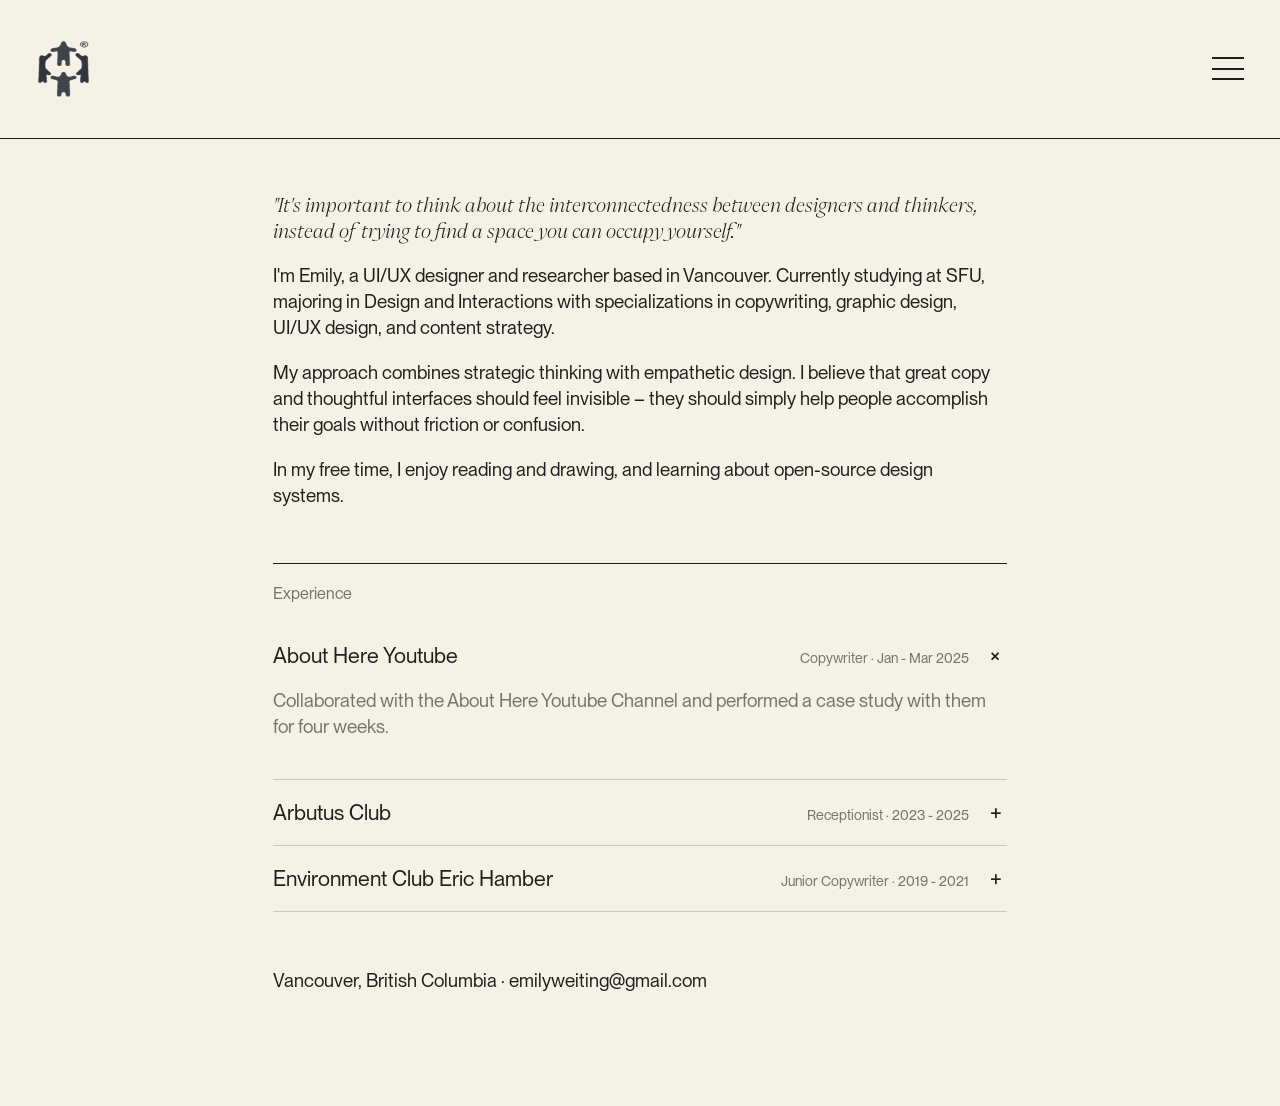
==== commit affbd93d: "Redesign landing, menu, work and case study pages - New landing page with word-by-word entrance, hov" ====
--- a/about.html
+++ b/about.html
@@ -3,130 +3,77 @@
 <head>
     <meta charset="UTF-8">
     <meta name="viewport" content="width=device-width, initial-scale=1.0">
-    <title>About - Emily Feng</title>
-    <link href="css/main.css" rel="stylesheet">
-    <link href="css/layout.css" rel="stylesheet">
-    <link href="css/interactive.css" rel="stylesheet">
+    <title>About — Emily Feng</title>
+    <link href="css/site.css" rel="stylesheet">
 </head>
 <body>
-    <!-- Navigation -->
-    <nav class="nav">
-        <div class="nav-brand">
-            <a href="index.html">
-                <div class="logo">
-                    <div class="logo-shape"></div>
-                </div>
-            </a>
-        </div>
-        <div class="nav-controls">
-            <button class="theme-toggle" aria-label="Toggle theme">
-                <svg width="24" height="24" viewBox="0 0 24 24" fill="none" stroke="currentColor" stroke-width="2">
-                    <circle cx="12" cy="12" r="5"/>
-                    <path d="M12 1v2M12 21v2M4.22 4.22l1.42 1.42M18.36 18.36l1.42 1.42M1 12h2M21 12h2M4.22 19.78l1.42-1.42M18.36 5.64l1.42-1.42"/>
-                </svg>
-            </button>
-            <button class="menu-toggle" aria-label="Toggle menu">
-                <span class="hamburger"></span>
-                <span class="hamburger"></span>
-                <span class="hamburger"></span>
-            </button>
-        </div>
-    </nav>
+    <header class="site-header site-header--sticky">
+        <a href="index.html" class="logo-link" aria-label="Emily Feng — home">
+            <img src="img/LogoIcon.png" alt="" width="82" height="91">
+        </a>
+        <button class="menu-toggle" aria-label="Open menu" aria-expanded="false" aria-controls="menu">
+            <span class="bar"></span>
+            <span class="bar"></span>
+            <span class="bar"></span>
+        </button>
+    </header>
 
-    <!-- Menu Overlay -->
-    <div class="menu-overlay">
-        <div class="menu-content">
-            <nav class="menu-nav">
-                <a href="index.html" class="menu-link">Hello</a>
-                <a href="work.html" class="menu-link">Work</a>
-                <a href="about.html" class="menu-link active">About</a>
-            </nav>
-            <div class="menu-footer">
-                <p>Vancouver, British Columbia</p>
-                <a href="mailto:emily@example.com" class="contact-link">emily@example.com</a>
-            </div>
-        </div>
+    <div class="menu-overlay" id="menu">
+        <nav class="menu-nav" aria-label="Main">
+            <a href="index.html" class="menu-link" style="--i:0">{ hello }</a>
+            <a href="work.html" class="menu-link" style="--i:1">{ work }</a>
+            <a href="about.html" class="menu-link" style="--i:2">{ about }</a>
+        </nav>
     </div>
 
-    <!-- Main Content -->
-    <main class="main-content">
-        <div class="page active">
-            <div class="page-header">
-                <h1>About</h1>
+    <main class="about-body">
+        <h1 hidden>About</h1>
+        <p class="about-lead">"It's important to think about the interconnectedness between designers and thinkers, instead of trying to find a space you can occupy yourself."</p>
+
+        <p>I'm Emily, a UI/UX designer and researcher based in Vancouver. Currently studying at SFU, majoring in Design and Interactions with specializations in copywriting, graphic design, UI/UX design, and content strategy.</p>
+        <p>My approach combines strategic thinking with empathetic design. I believe that great copy and thoughtful interfaces should feel invisible – they should simply help people accomplish their goals without friction or confusion.</p>
+        <p>In my free time, I enjoy reading and drawing, and learning about open-source design systems.</p>
+
+        <section class="experience">
+            <h2>Experience</h2>
+
+            <div class="experience-item expanded">
+                <button class="experience-header" aria-expanded="true">
+                    <h3>About Here Youtube</h3>
+                    <span class="meta">Copywriter · Jan - Mar 2025</span>
+                    <span class="sign" aria-hidden="true">+</span>
+                </button>
+                <div class="experience-details"><div>
+                    <p>Collaborated with the About Here Youtube Channel and performed a case study with them for four weeks.</p>
+                </div></div>
             </div>
-            
-            <div class="about-content">
-                <div class="about-text">
-                    <p class="lead-text">
-                        "It's important to think about the interconnectedness between designers and thinkers, instead of trying to find a space you can occupy yourself."
-                    </p>
-                    
-                    <p>
-                        I'm Emily, a copywriter and UI/UX designer with over 5 years of experience based in Vancouver. Currently at <span class="highlight">Shopify</span>, I lead content design for merchant-facing products, focusing on creating clear, helpful experiences that empower small businesses to succeed online.
-                    </p>
-                    
-                    <p>
-                        My approach combines strategic thinking with empathetic design. I believe that great copy and thoughtful interfaces should feel invisible – they should simply help people accomplish their goals without friction or confusion.
-                    </p>
-                    
-                    <p>
-                        Before Shopify, I worked as a Content Strategist at <span class="highlight">IDEO</span>, where I helped diverse clients from healthcare to fintech communicate complex ideas simply. At <span class="highlight">Pentagram</span>, I specialized in brand voice development and long-form content strategy.
-                    </p>
-                    
-                    <p>
-                        In my free time, I enjoy exploring Vancouver's coffee scene, practicing calligraphy, and contributing to open-source design systems.
-                    </p>
-                </div>
-                
-                <div class="experience-section">
-                    <h3 class="section-title">Experience</h3>
-                    
-                    <div class="experience-item expanded">
-                        <div class="experience-header">
-                            <div class="experience-info">
-                                <h4>Shopify</h4>
-                                <span class="role">Senior Content Designer</span>
-                                <span class="period">2023-Today</span>
-                            </div>
-                            <button class="expand-btn">×</button>
-                        </div>
-                        <div class="experience-details">
-                            <p>Leading content design for Shopify's merchant dashboard and onboarding flows. Collaborated with product, engineering, and research teams to create seamless experiences for over 2 million merchants worldwide.</p>
-                        </div>
-                    </div>
-                    
-                    <div class="experience-item">
-                        <div class="experience-header">
-                            <div class="experience-info">
-                                <h4>IDEO</h4>
-                                <span class="role">Content Strategist</span>
-                                <span class="period">2021-2023</span>
-                            </div>
-                            <button class="expand-btn">+</button>
-                        </div>
-                        <div class="experience-details">
-                            <p>Developed content strategies for human-centered design projects across healthcare, education, and technology sectors. Created workshop frameworks and facilitation guides for design thinking methodologies.</p>
-                        </div>
-                    </div>
-                    
-                    <div class="experience-item">
-                        <div class="experience-header">
-                            <div class="experience-info">
-                                <h4>Pentagram</h4>
-                                <span class="role">Junior Copywriter</span>
-                                <span class="period">2019-2021</span>
-                            </div>
-                            <button class="expand-btn">+</button>
-                        </div>
-                        <div class="experience-details">
-                            <p>Crafted brand voice and messaging for startups and established brands. Specialized in sustainable fashion and B2B technology companies, creating everything from taglines to comprehensive brand guidelines.</p>
-                        </div>
-                    </div>
-                </div>
+
+            <div class="experience-item">
+                <button class="experience-header" aria-expanded="false">
+                    <h3>Arbutus Club</h3>
+                    <span class="meta">Receptionist · 2023 - 2025</span>
+                    <span class="sign" aria-hidden="true">+</span>
+                </button>
+                <div class="experience-details"><div>
+                    <p>Worked as a part-time receptionist at the Arbutus Club.</p>
+                </div></div>
             </div>
-        </div>
+
+            <div class="experience-item">
+                <button class="experience-header" aria-expanded="false">
+                    <h3>Environment Club Eric Hamber</h3>
+                    <span class="meta">Junior Copywriter · 2019 - 2021</span>
+                    <span class="sign" aria-hidden="true">+</span>
+                </button>
+                <div class="experience-details"><div>
+                    <p>Junior copywriter for the Environment Club at Eric Hamber Secondary.</p>
+                </div></div>
+            </div>
+        </section>
+
+        <p style="margin-top: 3em">Vancouver, British Columbia · emilyweiting@gmail.com</p>
     </main>
 
-    <script src="js/hamburger.js"></script>
+    <script src="hamburger.js"></script>
 </body>
-</html>+</html>
--- a/css/site.css
+++ b/css/site.css
@@ -0,0 +1,697 @@
+/* site.css — shared styles for the 2026 portfolio */
+
+@font-face {
+    font-family: 'PP Neue Montreal';
+    src: url('../fonts/PPNeueMontreal-Regular.otf') format('opentype'),
+         url('../fonts/PPNeueMontreal-Regular.ttf') format('truetype');
+    font-weight: 400;
+    font-style: normal;
+    font-display: swap;
+}
+
+@font-face {
+    font-family: 'PP Eiko';
+    src: url('../fonts/PPEiko-LightItalic.otf') format('opentype'),
+         url('../fonts/PPEiko-LightItalic.ttf') format('truetype');
+    font-weight: 300;
+    font-style: italic;
+    font-display: swap;
+}
+
+:root {
+    --charcoal: #1E1E1E;
+    --cream: #F4F2E6;
+    --white: #FFFFFF;
+    --link: #4F86C6;
+    --muted: rgba(30, 30, 30, 0.6);
+
+    /* 1 design px at a 1920px-wide artboard; scales down on smaller screens */
+    --u: clamp(0.5px, calc(100vw / 1920), 1px);
+
+    --header-h: calc(208 * var(--u));
+    --gutter: max(16px, calc(54 * var(--u)));
+
+    --font-sans: 'PP Neue Montreal', 'Helvetica Neue', Helvetica, Arial, sans-serif;
+    --font-serif: 'PP Eiko', 'Times New Roman', Georgia, serif;
+
+    --ease-pop: cubic-bezier(0.34, 1.56, 0.64, 1);
+    --ease-out: cubic-bezier(0.22, 1, 0.36, 1);
+}
+
+*,
+*::before,
+*::after {
+    margin: 0;
+    padding: 0;
+    box-sizing: border-box;
+}
+
+html {
+    background: var(--cream);
+}
+
+body {
+    font-family: var(--font-sans);
+    font-weight: 400;
+    color: var(--charcoal);
+    background: var(--cream);
+    -webkit-font-smoothing: antialiased;
+    overflow-x: hidden;
+}
+
+body.menu-open {
+    overflow: hidden;
+}
+
+a {
+    color: inherit;
+    text-decoration: none;
+}
+
+img,
+video {
+    display: block;
+    max-width: 100%;
+}
+
+button {
+    font: inherit;
+    color: inherit;
+    background: none;
+    border: 0;
+    cursor: pointer;
+}
+
+/* Page-out fade used when "scroll for more" sends you to work */
+body.leaving main,
+body.leaving .scroll-cue {
+    opacity: 0;
+    transform: translateY(calc(-40 * var(--u)));
+    transition: opacity 0.45s ease, transform 0.45s var(--ease-out);
+}
+
+/* ---------- Header / dashboard ---------- */
+
+.site-header {
+    position: relative;
+    z-index: 50;
+    height: var(--header-h);
+    padding-inline: var(--gutter);
+    display: flex;
+    align-items: center;
+    justify-content: space-between;
+    background: var(--cream);
+}
+
+.site-header--sticky {
+    position: sticky;
+    top: 0;
+    border-bottom: 1px solid var(--charcoal);
+}
+
+.logo-link {
+    display: block;
+    width: calc(82 * var(--u));
+    min-width: 44px;
+    transition: opacity 0.25s ease;
+}
+
+.logo-link img {
+    width: 100%;
+    height: auto;
+}
+
+.logo-link:hover,
+.logo-link:focus-visible,
+.menu-toggle:hover,
+.menu-toggle:focus-visible {
+    opacity: 0.4;
+}
+
+.menu-toggle {
+    position: relative;
+    width: calc(42 * var(--u));
+    min-width: 32px;
+    aspect-ratio: 42 / 30;
+    transition: opacity 0.25s ease;
+}
+
+.menu-toggle .bar {
+    position: absolute;
+    left: 0;
+    width: 100%;
+    height: 2px;
+    background: var(--charcoal);
+    transition: transform 0.35s var(--ease-out), opacity 0.2s ease, top 0.35s var(--ease-out);
+}
+
+.menu-toggle .bar:nth-child(1) { top: 0; }
+.menu-toggle .bar:nth-child(2) { top: calc(50% - 1px); }
+.menu-toggle .bar:nth-child(3) { top: calc(100% - 2px); }
+
+.menu-toggle.active .bar:nth-child(1) {
+    top: calc(50% - 1px);
+    transform: rotate(45deg);
+}
+
+.menu-toggle.active .bar:nth-child(2) {
+    opacity: 0;
+}
+
+.menu-toggle.active .bar:nth-child(3) {
+    top: calc(50% - 1px);
+    transform: rotate(-45deg);
+}
+
+/* ---------- Hamburger overlay ---------- */
+
+.menu-overlay {
+    position: fixed;
+    inset: 0;
+    z-index: 40;
+    background: var(--cream);
+    display: flex;
+    align-items: center;
+    justify-content: center;
+    padding: var(--header-h) var(--gutter) 0;
+    opacity: 0;
+    visibility: hidden;
+    transition: opacity 0.35s ease, visibility 0s linear 0.35s;
+}
+
+.menu-overlay.active {
+    opacity: 1;
+    visibility: visible;
+    transition: opacity 0.35s ease, visibility 0s;
+}
+
+/* Keep the dashboard above the overlay, without its divider line */
+body.menu-open .site-header {
+    position: fixed;
+    inset: 0 0 auto 0;
+    border-bottom-color: transparent;
+}
+
+.menu-nav {
+    display: flex;
+    flex-direction: column;
+    align-items: center;
+    gap: max(32px, calc(77 * var(--u)));
+    margin-top: calc(-1 * var(--header-h));
+}
+
+.menu-link {
+    font-size: max(44px, calc(75 * var(--u)));
+    line-height: 1;
+    white-space: nowrap;
+    opacity: 0;
+    transform: translateY(24px);
+    transition: opacity 0.25s ease, transform 0.5s var(--ease-out);
+}
+
+.menu-overlay.active .menu-link {
+    opacity: 1;
+    transform: none;
+    transition-delay: calc(0.08s + var(--i, 0) * 0.07s);
+}
+
+.menu-overlay.active .menu-link:hover,
+.menu-overlay.active .menu-link:focus-visible {
+    opacity: 0.4;
+    transition-delay: 0s;
+}
+
+/* ---------- Landing ---------- */
+
+.landing {
+    height: 100vh;
+    height: 100svh;
+    display: flex;
+    flex-direction: column;
+    overflow: hidden;
+}
+
+.landing main {
+    flex: 1;
+    display: flex;
+    align-items: center;
+    justify-content: center;
+    padding-inline: var(--gutter);
+    padding-bottom: calc(60 * var(--u));
+}
+
+.hero {
+    position: relative;
+    max-width: calc(1400 * var(--u));
+}
+
+.hero-text {
+    font-size: max(24px, calc(46.39 * var(--u)));
+    line-height: calc(1em + max(20px, calc(52 * var(--u))));
+    letter-spacing: -0.01em;
+    text-align: center;
+    font-weight: 400;
+}
+
+.hero-text .nb {
+    white-space: nowrap;
+}
+
+@media (max-width: 1500px) {
+    .hero-text .br-wide {
+        display: none;
+    }
+}
+
+/* Word-by-word entrance */
+.hero-text .w {
+    display: inline-block;
+    opacity: 0;
+    transform: translateY(0.6em);
+    filter: blur(6px);
+    animation: word-in 0.8s var(--ease-out) forwards;
+    animation-delay: calc(0.25s + var(--i, 0) * 0.035s);
+}
+
+@keyframes word-in {
+    to {
+        opacity: 1;
+        transform: none;
+        filter: blur(0);
+    }
+}
+
+/* Hover words with media */
+.hw {
+    position: relative;
+    display: inline-block;
+    white-space: nowrap;
+    cursor: default;
+    outline: none;
+}
+
+/* Lift the active word above its neighbours (each word is its own layer while animating) */
+.hw.is-active {
+    z-index: 10;
+}
+
+.hw-label {
+    transition: opacity 0.2s ease;
+}
+
+.hw-media {
+    position: absolute;
+    left: 50%;
+    top: 50%;
+    z-index: 5;
+    width: calc(var(--w) * var(--u));
+    height: calc(var(--h) * var(--u));
+    pointer-events: none;
+    overflow: hidden;
+    background: var(--charcoal);
+    opacity: 0;
+    transform: translate(-50%, -50%) scale(0.35) rotate(var(--tilt, -6deg));
+    transition: opacity 0.18s ease, transform 0.25s ease;
+}
+
+.hw-media video,
+.hw-media img {
+    width: 100%;
+    height: 100%;
+    object-fit: cover;
+}
+
+.hw.is-active .hw-media {
+    opacity: 1;
+    transform: translate(-50%, -50%) scale(1) rotate(0deg);
+    transition: opacity 0.15s ease, transform 0.5s var(--ease-pop);
+}
+
+.hw.is-active .hw-label {
+    opacity: 0;
+}
+
+/* "Hover over me!" hint */
+.hover-hint {
+    position: absolute;
+    left: 45%;
+    bottom: calc(100% + max(8px, calc(4 * var(--u))));
+    display: flex;
+    align-items: flex-start;
+    gap: calc(14 * var(--u));
+    pointer-events: none;
+    opacity: 0;
+    transform: translateY(calc(18 * var(--u))) scale(0.7) rotate(-6deg);
+    transform-origin: 20% 100%;
+    transition: opacity 0.3s ease, transform 0.3s ease;
+}
+
+.hover-hint.is-visible {
+    opacity: 1;
+    transform: none;
+    transition: opacity 0.25s ease, transform 0.6s var(--ease-pop);
+}
+
+.hover-hint.is-visible.is-nudged {
+    animation: hint-nudge 0.55s var(--ease-pop);
+}
+
+@keyframes hint-nudge {
+    0% { transform: none; }
+    35% { transform: translateY(calc(-10 * var(--u))) scale(1.06) rotate(-2deg); }
+    100% { transform: none; }
+}
+
+.hover-hint svg {
+    width: max(48px, calc(90 * var(--u)));
+    height: auto;
+    margin-top: calc(10 * var(--u));
+    color: var(--charcoal);
+}
+
+.hover-hint span {
+    font-family: var(--font-serif);
+    font-style: italic;
+    font-weight: 300;
+    font-size: max(20px, calc(32 * var(--u)));
+    white-space: nowrap;
+}
+
+.hover-hint svg path {
+    stroke-dasharray: 260;
+    stroke-dashoffset: 260;
+}
+
+.hover-hint.is-visible svg path {
+    stroke-dashoffset: 0;
+    transition: stroke-dashoffset 0.9s var(--ease-out) 0.1s;
+}
+
+/* Scroll cue */
+.scroll-cue {
+    align-self: center;
+    margin-bottom: calc(56 * var(--u));
+    padding: 8px;
+    opacity: 0;
+    animation: cue-in 0.8s var(--ease-out) 1.4s forwards;
+}
+
+.scroll-cue img {
+    width: max(170px, calc(269 * var(--u)));
+    height: auto;
+    transition: opacity 0.25s ease;
+}
+
+.scroll-cue:hover img,
+.scroll-cue:focus-visible img {
+    opacity: 0.4;
+}
+
+@keyframes cue-in {
+    from { opacity: 0; transform: translateY(12px); }
+    to { opacity: 1; transform: none; }
+}
+
+/* ---------- Work ---------- */
+
+.work-page {
+    background: var(--white);
+}
+
+.work-list {
+    list-style: none;
+}
+
+.work-row {
+    display: grid;
+    grid-template-columns: minmax(0, 504fr) minmax(0, 1416fr);
+}
+
+.work-info {
+    display: flex;
+    flex-direction: column;
+    padding: calc(28 * var(--u)) calc(40 * var(--u)) calc(24 * var(--u)) calc(52 * var(--u));
+    opacity: 0;
+    transform: translateY(24px);
+    transition: opacity 0.7s ease, transform 0.8s var(--ease-out);
+}
+
+.work-row.in-view .work-info {
+    opacity: 1;
+    transform: none;
+}
+
+.work-date {
+    font-size: max(15px, calc(24 * var(--u)));
+    color: var(--muted);
+    margin-bottom: calc(14 * var(--u));
+}
+
+.work-title {
+    font-weight: 400;
+    font-size: max(26px, calc(46 * var(--u)));
+    line-height: 1.2;
+    min-height: 2.4em;
+}
+
+.work-desc {
+    font-size: max(17px, calc(32 * var(--u)));
+    line-height: 1.19;
+    margin-top: auto;
+    padding-top: calc(40 * var(--u));
+}
+
+.view-case {
+    display: inline-flex;
+    align-items: center;
+    gap: calc(16 * var(--u));
+    align-self: flex-start;
+    margin-top: auto;
+    padding-top: calc(40 * var(--u));
+    font-size: max(16px, calc(24 * var(--u)));
+    color: var(--link);
+    transition: opacity 0.25s ease;
+}
+
+.view-case svg {
+    width: max(24px, calc(32 * var(--u)));
+    height: auto;
+    transition: transform 0.35s var(--ease-out);
+}
+
+.view-case:hover,
+.view-case:focus-visible {
+    opacity: 0.6;
+}
+
+.view-case:hover svg,
+.view-case:focus-visible svg {
+    transform: translateX(6px);
+}
+
+.work-media {
+    display: block;
+    aspect-ratio: 1416 / 508;
+    overflow: hidden;
+    background: var(--charcoal);
+}
+
+.work-media img,
+.work-media video {
+    width: 100%;
+    height: 100%;
+    object-fit: cover;
+    transition: transform 0.9s var(--ease-out);
+}
+
+.work-media:hover img,
+.work-media:hover video {
+    transform: scale(1.03);
+}
+
+@media (max-width: 800px) {
+    .work-row {
+        grid-template-columns: 1fr;
+    }
+
+    .work-info {
+        order: 2;
+        padding: 20px var(--gutter) 40px;
+    }
+
+    .work-media {
+        order: 1;
+    }
+
+    .work-title {
+        min-height: 0;
+    }
+
+    .work-desc,
+    .view-case {
+        margin-top: 0;
+        padding-top: 16px;
+    }
+}
+
+/* ---------- Case study ---------- */
+
+.case-hero {
+    aspect-ratio: 1416 / 508;
+    max-height: 70vh;
+    width: 100%;
+    overflow: hidden;
+    background: var(--charcoal);
+}
+
+.case-hero img,
+.case-hero video {
+    width: 100%;
+    height: 100%;
+    object-fit: cover;
+}
+
+.case-body {
+    max-width: calc(1100 * var(--u) + 2 * var(--gutter));
+    margin: 0 auto;
+    padding: calc(80 * var(--u)) var(--gutter) calc(140 * var(--u));
+}
+
+.case-body .work-date {
+    margin-bottom: 16px;
+}
+
+.case-title {
+    font-weight: 400;
+    font-size: max(36px, calc(75 * var(--u)));
+    line-height: 1.1;
+    margin-bottom: calc(48 * var(--u));
+}
+
+.case-summary {
+    font-size: max(20px, calc(36 * var(--u)));
+    line-height: 1.3;
+    margin-bottom: calc(80 * var(--u));
+}
+
+.case-nav {
+    display: flex;
+    flex-wrap: wrap;
+    justify-content: space-between;
+    gap: 24px;
+    padding-top: calc(40 * var(--u));
+    border-top: 1px solid var(--charcoal);
+}
+
+.case-nav .view-case {
+    padding-top: 0;
+}
+
+.case-nav .back svg {
+    transform: scaleX(-1);
+}
+
+.case-nav .back:hover svg,
+.case-nav .back:focus-visible svg {
+    transform: scaleX(-1) translateX(6px);
+}
+
+/* ---------- About ---------- */
+
+.about-body {
+    max-width: calc(1100 * var(--u) + 2 * var(--gutter));
+    margin: 0 auto;
+    padding: calc(80 * var(--u)) var(--gutter) calc(140 * var(--u));
+}
+
+.about-lead {
+    font-family: var(--font-serif);
+    font-style: italic;
+    font-weight: 300;
+    font-size: max(26px, calc(46 * var(--u)));
+    line-height: 1.25;
+    margin-bottom: calc(64 * var(--u));
+}
+
+.about-body p {
+    font-size: max(17px, calc(28 * var(--u)));
+    line-height: 1.4;
+    margin-bottom: 1em;
+}
+
+.experience {
+    margin-top: calc(80 * var(--u));
+    border-top: 1px solid var(--charcoal);
+}
+
+.experience h2 {
+    font-weight: 400;
+    font-size: max(15px, calc(24 * var(--u)));
+    color: var(--muted);
+    padding: 20px 0;
+}
+
+.experience-item {
+    border-bottom: 1px solid rgba(30, 30, 30, 0.2);
+}
+
+.experience-header {
+    width: 100%;
+    display: flex;
+    align-items: baseline;
+    gap: 16px;
+    padding: 20px 0;
+    text-align: left;
+}
+
+.experience-header h3 {
+    flex: 1;
+    font-weight: 400;
+    font-size: max(20px, calc(32 * var(--u)));
+}
+
+.experience-header .meta {
+    color: var(--muted);
+    font-size: max(14px, calc(20 * var(--u)));
+}
+
+.experience-header .sign {
+    width: 1em;
+    text-align: center;
+    font-size: max(20px, calc(32 * var(--u)));
+    transition: transform 0.3s var(--ease-out);
+}
+
+.experience-item.expanded .sign {
+    transform: rotate(45deg);
+}
+
+.experience-details {
+    display: grid;
+    grid-template-rows: 0fr;
+    transition: grid-template-rows 0.4s var(--ease-out);
+}
+
+.experience-details > div {
+    overflow: hidden;
+}
+
+.experience-item.expanded .experience-details {
+    grid-template-rows: 1fr;
+}
+
+.experience-details p {
+    padding-bottom: 20px;
+    color: var(--muted);
+}
+
+@media (prefers-reduced-motion: reduce) {
+    *,
+    *::before,
+    *::after {
+        animation-duration: 0.01ms !important;
+        animation-delay: 0s !important;
+        transition-duration: 0.01ms !important;
+        transition-delay: 0s !important;
+    }
+}
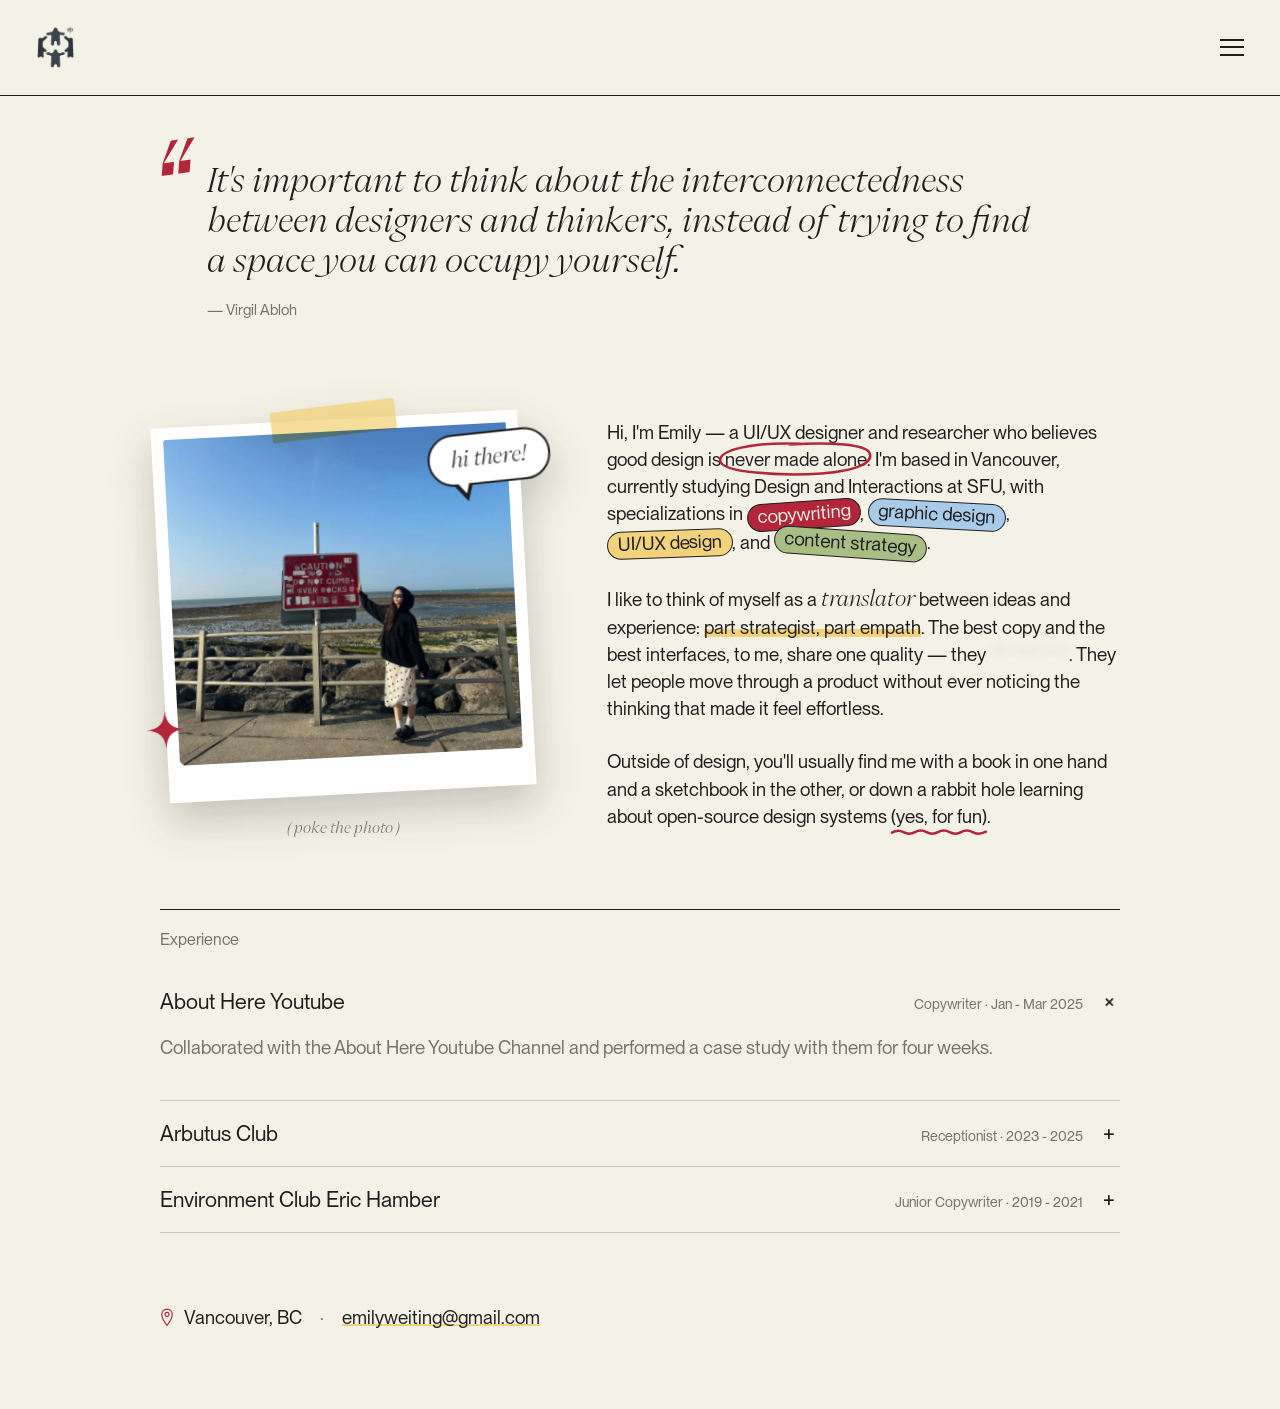
==== commit 749ac279: "moving the branch to the right one" ====
--- a/about.html
+++ b/about.html
@@ -5,6 +5,8 @@
     <meta name="viewport" content="width=device-width, initial-scale=1.0">
     <title>About — Emily Feng</title>
     <link href="css/site.css" rel="stylesheet">
+    <!-- Hide scroll-reveal content only when the script is there to reveal it -->
+    <script>document.documentElement.classList.add('about-js');</script>
 </head>
 <body>
     <header class="site-header site-header--sticky">
@@ -28,13 +30,49 @@
 
     <main class="about-body">
         <h1 hidden>About</h1>
-        <p class="about-lead">"It's important to think about the interconnectedness between designers and thinkers, instead of trying to find a space you can occupy yourself."</p>
 
-        <p>I'm Emily, a UI/UX designer and researcher based in Vancouver. Currently studying at SFU, majoring in Design and Interactions with specializations in copywriting, graphic design, UI/UX design, and content strategy.</p>
-        <p>My approach combines strategic thinking with empathetic design. I believe that great copy and thoughtful interfaces should feel invisible – they should simply help people accomplish their goals without friction or confusion.</p>
-        <p>In my free time, I enjoy reading and drawing, and learning about open-source design systems.</p>
+        <blockquote class="about-quote" data-reveal>
+            <span class="about-quote-mark" aria-hidden="true">&ldquo;</span>
+            <p>It's important to think about the interconnectedness between designers and thinkers, instead of trying to find a space you can occupy yourself.</p>
+            <cite>— Virgil Abloh</cite>
+        </blockquote>
 
-        <section class="experience">
+        <div class="about-grid">
+            <figure class="about-photo">
+                <div class="about-photo-pop">
+                    <button class="about-photo-card" type="button" aria-label="Poke Emily's photo to say hi">
+                        <img src="img/About/emily.webp" alt="Emily in a black hoodie and polka-dot skirt, waving from beside a red &ldquo;Caution: do not climb over rocks&rdquo; sign by the sea" width="724" height="688">
+                        <span class="about-photo-tape" aria-hidden="true"></span>
+                    </button>
+                    <div class="about-bubble">
+                        <p class="about-bubble-inner" role="status" aria-live="polite">hi there!</p>
+                    </div>
+                    <svg class="about-sparkle" viewBox="0 0 40 40" aria-hidden="true">
+                        <path d="M20 2 C21 14 26 19 38 20 C26 21 21 26 20 38 C19 26 14 21 2 20 C14 19 19 14 20 2 Z" />
+                    </svg>
+                </div>
+                <figcaption class="about-photo-caption">( poke the photo )</figcaption>
+            </figure>
+
+            <div class="about-text">
+                <p data-reveal>Hi, I'm Emily — a UI/UX designer and researcher who believes good design is
+                    <span class="doodle-circle">never made alone<svg viewBox="0 0 300 80" preserveAspectRatio="none" aria-hidden="true"><path pathLength="1" d="M160 6 C 60 2, 6 22, 8 44 C 10 70, 120 78, 200 72 C 270 66, 298 46, 290 26 C 282 8, 220 2, 140 8" /></svg></span>.
+                    I'm based in Vancouver, currently studying Design and Interactions at SFU, with specializations in
+                    <span class="chip" style="--i:0; --r:-4deg; --bg:var(--sign-red); --fg:var(--cream)">copywriting</span>,
+                    <span class="chip" style="--i:1; --r:3deg; --bg:var(--sky)">graphic design</span>,
+                    <span class="chip" style="--i:2; --r:-2deg; --bg:var(--sand)">UI/UX design</span>, and
+                    <span class="chip" style="--i:3; --r:4deg; --bg:var(--kelp)">content strategy</span>.</p>
+
+                <p data-reveal>I like to think of myself as a <em class="about-em">translator</em> between ideas and experience:
+                    <span class="hl">part strategist, part empath</span>. The best copy and the best interfaces, to me, share one quality — they
+                    <span class="vanish">disappear</span>. They let people move through a product without ever noticing the thinking that made it feel effortless.</p>
+
+                <p data-reveal>Outside of design, you'll usually find me with a book in one hand and a sketchbook in the other, or down a rabbit hole learning about open-source design systems
+                    <span class="squiggle">(yes, for fun)<svg viewBox="0 0 200 16" preserveAspectRatio="none" aria-hidden="true"><path pathLength="1" d="M2 10 Q 14 2, 26 9 T 50 9 T 74 9 T 98 9 T 122 9 T 146 9 T 170 9 T 198 8" /></svg></span>.</p>
+            </div>
+        </div>
+
+        <section class="experience" data-reveal>
             <h2>Experience</h2>
 
             <div class="experience-item expanded">
@@ -71,9 +109,17 @@
             </div>
         </section>
 
-        <p style="margin-top: 3em">Vancouver, British Columbia · emilyweiting@gmail.com</p>
+        <footer class="about-contact" data-reveal>
+            <span class="about-place">
+                <svg viewBox="0 0 24 32" aria-hidden="true"><path pathLength="1" d="M12 30 C 6 22, 3 17, 3 11 A 9 9 0 0 1 21 11 C 21 17, 18 22, 12 30 Z M12 7.5 A 3.5 3.5 0 1 0 12.01 7.5" /></svg>
+                Vancouver, BC
+            </span>
+            <span class="about-dot" aria-hidden="true">·</span>
+            <a href="mailto:emilyweiting@gmail.com" class="about-email">emilyweiting@gmail.com</a>
+        </footer>
     </main>
 
     <script src="hamburger.js"></script>
+    <script src="about.js"></script>
 </body>
 </html>
--- a/css/site.css
+++ b/css/site.css
@@ -10,6 +10,15 @@
 }
 
 @font-face {
+    font-family: 'PP Neue Montreal';
+    src: url('../fonts/PPNeueMontreal-Medium.otf') format('opentype'),
+         url('../fonts/PPNeueMontreal-Medium.ttf') format('truetype');
+    font-weight: 500;
+    font-style: normal;
+    font-display: swap;
+}
+
+@font-face {
     font-family: 'PP Eiko';
     src: url('../fonts/PPEiko-LightItalic.otf') format('opentype'),
          url('../fonts/PPEiko-LightItalic.ttf') format('truetype');
@@ -28,7 +37,7 @@
     /* 1 design px at a 1920px-wide artboard; scales down on smaller screens */
     --u: clamp(0.5px, calc(100vw / 1920), 1px);
 
-    --header-h: calc(208 * var(--u));
+    --header-h: calc(144 * var(--u));
     --gutter: max(16px, calc(54 * var(--u)));
 
     --font-sans: 'PP Neue Montreal', 'Helvetica Neue', Helvetica, Arial, sans-serif;
@@ -111,8 +120,8 @@
 
 .logo-link {
     display: block;
-    width: calc(82 * var(--u));
-    min-width: 44px;
+    width: calc(58 * var(--u));
+    min-width: 34px;
     transition: opacity 0.25s ease;
 }
 
@@ -130,8 +139,8 @@
 
 .menu-toggle {
     position: relative;
-    width: calc(42 * var(--u));
-    min-width: 32px;
+    width: calc(30 * var(--u));
+    min-width: 24px;
     aspect-ratio: 42 / 30;
     transition: opacity 0.25s ease;
 }
@@ -596,27 +605,1380 @@
     transform: scaleX(-1) translateX(6px);
 }
 
+/* ---------- Case study: long-form layout ---------- */
+
+.cs {
+    --cs-max: calc(1612 * var(--u));
+    --cs-body: max(17px, calc(34 * var(--u)));
+    --cs-sub: max(16px, calc(30 * var(--u)));
+    color: #1E1E1E;
+}
+
+.cs-progress {
+    position: fixed;
+    inset: 0 auto auto 0;
+    z-index: 60;
+    width: 100%;
+    height: 3px;
+    background: #1E1E1E;
+    transform: scaleX(var(--p, 0));
+    transform-origin: 0 50%;
+}
+
+.cs-wrap {
+    width: min(100% - 2 * var(--gutter), var(--cs-max));
+    margin-inline: auto;
+}
+
+.cs-hero {
+    overflow: hidden;
+    background: var(--charcoal);
+}
+
+.cs-hero img {
+    width: 100%;
+    height: auto;
+    animation: cs-hero-in 1.4s var(--ease-out) both;
+}
+
+@keyframes cs-hero-in {
+    from { clip-path: inset(0 0 100% 0); filter: blur(8px); }
+    to { clip-path: inset(0); filter: none; }
+}
+
+.cs p,
+.cs dd {
+    font-size: var(--cs-body);
+    line-height: 1.32;
+    color: #1E1E1E;
+}
+
+.cs p + p {
+    margin-top: 1em;
+}
+
+.cs strong {
+    font-weight: 500;
+}
+
+.cs-label {
+    font-weight: 500;
+    font-size: var(--cs-sub);
+    line-height: 1.25;
+    color: #1E1E1E;
+}
+
+/* Overview / meta labels: Regular at 50% */
+.cs-label--meta {
+    font-weight: 400;
+    opacity: 0.5;
+}
+
+.cs-title {
+    font-weight: 400;
+    font-size: max(32px, calc(60 * var(--u)));
+    line-height: 1.1;
+    margin-bottom: calc(110 * var(--u));
+}
+
+.cs-intro {
+    padding-top: calc(110 * var(--u));
+}
+
+.cs-grid {
+    display: grid;
+    column-gap: calc(80 * var(--u));
+    row-gap: 32px;
+}
+
+.cs-grid .cs-label {
+    margin-bottom: calc(24 * var(--u));
+}
+
+.cs-grid--overview { grid-template-columns: minmax(0, 1.55fr) minmax(0, 1fr); }
+.cs-grid--half     { grid-template-columns: repeat(2, minmax(0, 1fr)); }
+.cs-grid--row      { grid-template-columns: minmax(0, 586fr) minmax(0, 1026fr); column-gap: 0; }
+
+.cs-meta dd + dt {
+    margin-top: calc(40 * var(--u));
+}
+
+.cs-media {
+    margin-top: calc(160 * var(--u));
+    margin-bottom: calc(80 * var(--u));
+}
+
+.cs-media + .cs-media {
+    margin-top: calc(100 * var(--u));
+}
+
+.cs-media img,
+.cs-media video {
+    width: 100%;
+    height: auto;
+}
+
+.cs-media--frame {
+    background: var(--charcoal);
+}
+
+.cs-media--wide {
+    width: calc(100% * 1639 / 1612);
+}
+
+.cs-caption {
+    margin-top: calc(-40 * var(--u));
+}
+
+.cs-caption--center {
+    margin-top: calc(-20 * var(--u));
+    text-align: center;
+}
+
+/* Image left, text right (Case 1 challenge) */
+.cs-grid--feature {
+    grid-template-columns: minmax(0, 598fr) minmax(0, 915fr);
+    column-gap: calc(99 * var(--u));
+    align-items: start;
+    margin-top: calc(160 * var(--u));
+}
+
+.cs-media--flush {
+    margin: 0;
+}
+
+.cs-label--lead {
+    margin-bottom: calc(24 * var(--u));
+}
+
+.cs-media--narrow {
+    width: min(100%, calc(862 * var(--u)));
+    margin-inline: auto;
+}
+
+.cs-grid--spaced {
+    margin-top: calc(140 * var(--u));
+}
+
+.visually-hidden {
+    position: absolute;
+    width: 1px;
+    height: 1px;
+    overflow: hidden;
+    clip-path: inset(50%);
+    white-space: nowrap;
+}
+
+/* ---------- Film quote: clip rolls in behind the quote on scroll ---------- */
+
+.cs-film {
+    position: relative;
+    display: flex;
+    align-items: center;
+    min-height: max(340px, calc(526 * var(--u)));
+    margin-top: calc(180 * var(--u));
+    overflow: hidden;
+    background: #0d0d0b;
+    isolation: isolate;
+}
+
+.cs-film-media {
+    position: absolute;
+    inset: 0;
+    z-index: -1;
+}
+
+.cs-film-media video {
+    width: 100%;
+    height: 100%;
+    object-fit: cover;
+}
+
+/* Darken the footage and add a vignette so white type stays legible */
+.cs-film-media::before {
+    content: '';
+    position: absolute;
+    inset: 0;
+    z-index: 1;
+    background:
+        radial-gradient(ellipse at center, rgba(0, 0, 0, 0.25) 30%, rgba(0, 0, 0, 0.75) 100%),
+        rgba(20, 14, 8, 0.35);
+}
+
+/* Film grain */
+.cs-film-media::after {
+    content: '';
+    position: absolute;
+    inset: -50%;
+    z-index: 2;
+    background-image: url("data:image/svg+xml,%3Csvg xmlns='http://www.w3.org/2000/svg' width='160' height='160'%3E%3Cfilter id='n'%3E%3CfeTurbulence type='fractalNoise' baseFrequency='0.9' numOctaves='2' stitchTiles='stitch'/%3E%3C/filter%3E%3Crect width='100%25' height='100%25' filter='url(%23n)'/%3E%3C/svg%3E");
+    opacity: 0.12;
+    mix-blend-mode: overlay;
+    animation: cs-grain 0.6s steps(4) infinite;
+    pointer-events: none;
+}
+
+@keyframes cs-grain {
+    0%   { transform: translate(0, 0); }
+    25%  { transform: translate(-3%, 2%); }
+    50%  { transform: translate(2%, -3%); }
+    75%  { transform: translate(-2%, -1%); }
+    100% { transform: translate(1%, 3%); }
+}
+
+.cs-film-inner {
+    position: relative;
+    padding-block: calc(150 * var(--u)) calc(110 * var(--u));
+}
+
+.cs-film-note {
+    position: absolute;
+    top: calc(20 * var(--u));
+    left: calc(1013 * var(--u));
+    width: calc(596 * var(--u));
+}
+
+.cs-film-note img {
+    display: block;
+    width: 100%;
+    height: auto;
+}
+
+.cs-film-note--dark {
+    position: absolute;
+    inset: 0;
+}
+
+.cs .cs-quote p {
+    max-width: calc(1400 * var(--u));
+    margin-inline: auto;
+    font-size: max(22px, calc(50 * var(--u)));
+    font-weight: 400;
+    line-height: 1.2;
+    text-align: center;
+    color: var(--white);
+}
+
+/* Before the clip rolls: page-coloured band with dark type, like the static layout */
+.js .cs-film {
+    background: var(--cream);
+    transition: background-color 0.6s ease 0.6s;
+}
+
+.js .cs-film-media {
+    clip-path: inset(50% 0 50% 0);
+    transition: clip-path 1.4s var(--ease-out);
+}
+
+.js .cs-film-media video {
+    transform: scale(1.15);
+    filter: blur(6px) brightness(1.6);
+    transition: transform 2.4s var(--ease-out), filter 1.6s ease;
+}
+
+.js .cs .cs-quote p {
+    color: #1E1E1E;
+    transition: color 0.8s ease 0.35s;
+}
+
+.js .cs-film-note--dark  { opacity: 1; transition: opacity 0.8s ease 0.35s; }
+.js .cs-film-note--light { opacity: 0; transition: opacity 0.8s ease 0.35s; }
+
+.js .cs-film.is-rolling {
+    background: #0d0d0b;
+    transition-delay: 0s;
+}
+
+.js .cs-film.is-rolling .cs-film-media {
+    clip-path: inset(0);
+}
+
+.js .cs-film.is-rolling .cs-film-media video {
+    transform: none;
+    filter: none;
+}
+
+.js .cs-film.is-rolling .cs-quote p        { color: var(--white); }
+.js .cs-film.is-rolling .cs-film-note--dark  { opacity: 0; }
+.js .cs-film.is-rolling .cs-film-note--light { opacity: 1; }
+
+.cs-after-film {
+    margin-top: calc(110 * var(--u));
+}
+
+@media (prefers-reduced-motion: reduce) {
+    .cs-film-media::after { animation: none; }
+}
+
+.cs-divider {
+    display: flex;
+    align-items: flex-end;
+    gap: calc(24 * var(--u));
+    margin-top: calc(140 * var(--u));
+    padding-left: calc(586 * var(--u));
+}
+
+.cs-divider-arrow {
+    flex: none;
+    width: max(14px, calc(24 * var(--u)));
+    height: max(90px, calc(170 * var(--u)));
+    color: #1E1E1E;
+    margin-left: calc(-12 * var(--u));
+}
+
+.cs-divider-arrow path {
+    stroke-dasharray: 220;
+    stroke-dashoffset: 220;
+}
+
+.js .cs-divider.in-view .cs-divider-arrow path {
+    stroke-dashoffset: 0;
+    transition: stroke-dashoffset 1.4s var(--ease-out) 0.15s;
+}
+
+.cs-divider.in-view .cs-divider-arrow {
+    animation: cs-arrow-bob 2.4s ease-in-out 1.6s infinite;
+}
+
+@keyframes cs-arrow-bob {
+    0%, 100% { transform: none; }
+    50% { transform: translateY(8px); }
+}
+
+.cs-reflection {
+    margin-top: calc(180 * var(--u));
+    padding-block: calc(160 * var(--u));
+    background: var(--charcoal);
+}
+
+.cs-reflection p,
+.cs-reflection .cs-label {
+    color: var(--cream);
+}
+
+.cs-nav {
+    margin-block: calc(80 * var(--u)) calc(120 * var(--u));
+    border-top: 0;
+}
+
+/* Scroll reveals (only hidden once JS confirms it is running) */
+.js .reveal {
+    opacity: 0;
+    transform: translateY(40px);
+    filter: blur(6px);
+    transition: opacity 0.9s ease, transform 1s var(--ease-out), filter 0.9s ease;
+    transition-delay: calc(var(--d, 0) * 0.14s);
+}
+
+.js .reveal.in-view {
+    opacity: 1;
+    transform: none;
+    filter: none;
+}
+
+.js .reveal-media {
+    clip-path: inset(12% 6% 12% 6%);
+    opacity: 0.2;
+    transition: clip-path 1.3s var(--ease-out), opacity 0.9s ease;
+}
+
+.js .reveal-media > img,
+.js .reveal-media > video {
+    transform: scale(1.12);
+    transition: transform 1.6s var(--ease-out);
+}
+
+.js .reveal-media.in-view {
+    clip-path: inset(0);
+    opacity: 1;
+}
+
+.js .reveal-media.in-view > img,
+.js .reveal-media.in-view > video {
+    transform: none;
+}
+
+@media (max-width: 800px) {
+    .cs-grid--overview,
+    .cs-grid--half,
+    .cs-grid--row,
+    .cs-grid--feature {
+        grid-template-columns: 1fr;
+    }
+
+    .cs-film-inner {
+        padding-block: 40px 56px;
+    }
+
+    .cs-film-note {
+        position: relative;
+        top: auto;
+        left: auto;
+        width: min(260px, 70%);
+        margin: 0 0 16px auto;
+    }
+
+    .cs-grid--row .cs-label br {
+        display: none;
+    }
+
+    .cs-divider {
+        padding-left: 0;
+    }
+
+    .cs-media--wide {
+        width: 100%;
+    }
+}
+
+/* ---------- Case study: Study Spot diagrams ---------- */
+
+.cs--studyspot {
+    --accent: #0A6FD8;
+    --accent-tint: #E4EFFB;
+    --cs-small: max(14px, calc(22 * var(--u)));
+    --cs-tiny: max(12px, calc(18 * var(--u)));
+}
+
+.cs-hero--light {
+    background: var(--white);
+}
+
+/* Client patterns as speech bubbles */
+.cs-bubbles {
+    display: flex;
+    justify-content: space-between;
+    gap: calc(40 * var(--u));
+    margin-top: calc(160 * var(--u));
+    margin-bottom: calc(120 * var(--u));
+}
+
+.cs .cs-bubble {
+    position: relative;
+    flex: 0 1 calc(470 * var(--u));
+    min-width: 0;
+    padding: calc(40 * var(--u)) calc(48 * var(--u));
+    border-radius: max(14px, calc(24 * var(--u)));
+    background: var(--accent);
+    color: var(--white);
+    font-size: max(17px, calc(32 * var(--u)));
+    line-height: 1.25;
+}
+
+.cs .cs-bubble + .cs-bubble { margin-top: 0; }
+.cs-bubble--left  { align-self: flex-start; margin-top: calc(70 * var(--u)) !important; }
+.cs-bubble--mid   { align-self: flex-end;   margin-top: calc(170 * var(--u)) !important; }
+.cs-bubble--right { align-self: flex-start; }
+
+.cs-bubble::after {
+    content: '';
+    position: absolute;
+    bottom: calc(-30 * var(--u));
+    width: calc(60 * var(--u));
+    height: calc(36 * var(--u));
+    min-width: 22px;
+    min-height: 14px;
+    background: inherit;
+}
+
+.cs-bubble--left::after  { left: 0;  clip-path: polygon(0 100%, 30% 0, 100% 0); }
+.cs-bubble--mid::after   { left: 50%; transform: translateX(-50%); clip-path: polygon(50% 100%, 20% 0, 80% 0); }
+.cs-bubble--right::after { right: 0; clip-path: polygon(100% 100%, 0 0, 70% 0); }
+
+/* Research question band */
+.cs-band {
+    margin-top: calc(180 * var(--u));
+    padding-block: calc(150 * var(--u));
+    background: var(--accent);
+}
+
+.cs .cs-band-kicker {
+    text-align: center;
+    color: var(--white);
+    opacity: 0.7;
+    font-size: var(--cs-sub);
+    margin-bottom: calc(32 * var(--u));
+}
+
+.js .cs-band .cs-quote p,
+.cs-band .cs-quote p {
+    color: var(--white);
+}
+
+/* Diagram panels */
+.cs-diagram {
+    padding: calc(80 * var(--u)) calc(72 * var(--u)) calc(64 * var(--u));
+    background: var(--white);
+}
+
+.cs .cs-diagram-cap {
+    margin-top: calc(56 * var(--u));
+    font-size: var(--cs-small);
+    line-height: 1.4;
+    color: var(--muted);
+}
+
+/* Timeline */
+.cs-timeline {
+    display: grid;
+    grid-template-columns: repeat(8, minmax(0, 1fr));
+    grid-template-rows: auto 2px auto;
+    list-style: none;
+}
+
+.cs-timeline::before {
+    content: '';
+    grid-column: 1 / -1;
+    grid-row: 2;
+    background: var(--accent);
+}
+
+.cs-timeline li {
+    grid-column: var(--c);
+    display: flex;
+    flex-direction: column;
+    align-items: center;
+}
+
+.cs-timeline li.is-up   { grid-row: 1; justify-content: flex-end; }
+.cs-timeline li.is-down { grid-row: 3; }
+
+.cs-timeline li::after {
+    content: '';
+    width: 2px;
+    height: calc(56 * var(--u));
+    min-height: 24px;
+    background: var(--accent);
+}
+
+.cs-timeline li.is-down::after { order: -1; }
+
+.cs-timeline span {
+    flex: none;
+    display: flex;
+    align-items: center;
+    justify-content: center;
+    width: max(118px, calc(200 * var(--u)));
+    aspect-ratio: 1;
+    padding: 14%;
+    border-radius: 50%;
+    background: var(--accent-tint);
+    color: var(--accent);
+    font-size: var(--cs-tiny);
+    line-height: 1.3;
+    text-align: center;
+}
+
+.cs-timeline li.is-key span {
+    background: var(--accent);
+    color: var(--white);
+}
+
+.cs-timeline li.is-small span {
+    width: max(92px, calc(140 * var(--u)));
+    padding: 10%;
+    border: 2px dashed var(--accent);
+    background: transparent;
+}
+
+.cs-timeline-bracket {
+    position: relative;
+    width: calc(100% * 3 / 8);
+    margin: calc(28 * var(--u)) 0 0 calc(100% * 2.5 / 8);
+    height: calc(32 * var(--u));
+    min-height: 14px;
+    border: 2px solid var(--accent);
+    border-top: 0;
+}
+
+.cs .cs-timeline-bracket span {
+    position: absolute;
+    top: calc(100% + 12px);
+    left: 50%;
+    transform: translateX(-50%);
+    white-space: nowrap;
+    font-size: var(--cs-tiny);
+    font-weight: 500;
+    color: var(--accent);
+}
+
+/* Method cards */
+.cs-methods {
+    display: grid;
+    grid-template-columns: repeat(3, minmax(0, 1fr));
+    gap: calc(40 * var(--u));
+    margin-top: calc(120 * var(--u));
+}
+
+.cs-method {
+    padding: calc(48 * var(--u)) calc(44 * var(--u));
+    border: 1.5px solid var(--accent);
+    border-radius: max(14px, calc(24 * var(--u)));
+    background: var(--white);
+}
+
+.cs .cs-method-num {
+    font-size: var(--cs-small);
+    color: var(--accent);
+}
+
+.cs-method-title {
+    margin: calc(12 * var(--u)) 0 calc(36 * var(--u));
+    font-weight: 500;
+    font-size: var(--cs-sub);
+    line-height: 1.2;
+    color: var(--accent);
+}
+
+.cs-method dt {
+    font-size: var(--cs-tiny);
+    color: var(--muted);
+}
+
+.cs .cs-method dd {
+    margin-bottom: calc(24 * var(--u));
+    font-size: var(--cs-small);
+    line-height: 1.35;
+}
+
+/* Session flow */
+.cs-flow {
+    display: flex;
+    align-items: center;
+    gap: calc(24 * var(--u));
+}
+
+.cs-flow-step {
+    flex: 1 1 0;
+    align-self: stretch;
+    padding: calc(40 * var(--u));
+    border: 1.5px solid var(--accent);
+    border-radius: max(14px, calc(24 * var(--u)));
+}
+
+.cs-flow-step--wide {
+    flex-grow: 1.7;
+    background: var(--accent-tint);
+    border-color: transparent;
+}
+
+.cs .cs-flow-kicker {
+    margin-bottom: calc(24 * var(--u));
+    font-weight: 500;
+    font-size: var(--cs-small);
+    color: var(--accent);
+}
+
+.cs-flow-arrow {
+    flex: none;
+    width: max(24px, calc(40 * var(--u)));
+    color: var(--accent);
+}
+
+.cs-flow-sites {
+    display: flex;
+    flex-wrap: wrap;
+    gap: 8px;
+    margin-bottom: calc(28 * var(--u));
+}
+
+.cs-flow-sites span {
+    padding: 0.35em 1em;
+    border: 1.5px solid var(--accent);
+    border-radius: 999px;
+    font-size: var(--cs-tiny);
+    color: var(--accent);
+}
+
+.cs-flow-sites span.is-ours {
+    background: var(--accent);
+    color: var(--white);
+}
+
+.cs-flow-tasks {
+    display: grid;
+    grid-template-columns: repeat(2, minmax(0, 1fr));
+    gap: calc(16 * var(--u)) calc(28 * var(--u));
+    list-style: none;
+    counter-reset: task;
+}
+
+.cs-flow-tasks li,
+.cs-flow-list li {
+    font-size: var(--cs-small);
+    line-height: 1.3;
+}
+
+.cs-flow-tasks li {
+    counter-increment: task;
+    display: flex;
+    gap: 0.6em;
+}
+
+.cs-flow-tasks li::before {
+    content: counter(task, decimal-leading-zero);
+    color: var(--accent);
+}
+
+.cs-flow-list {
+    list-style: none;
+}
+
+.cs-flow-list li + li {
+    margin-top: calc(14 * var(--u));
+}
+
+.cs-flow-list li::before {
+    content: '— ';
+    color: var(--accent);
+}
+
+/* Journey: barrier above, fix below */
+.cs-journey {
+    display: grid;
+    grid-template-columns: repeat(4, minmax(0, 1fr));
+    gap: calc(32 * var(--u));
+    list-style: none;
+}
+
+.cs-journey li {
+    display: flex;
+    flex-direction: column;
+    gap: calc(20 * var(--u));
+}
+
+.cs .cs-journey p {
+    margin: 0;
+    font-size: var(--cs-small);
+    line-height: 1.3;
+}
+
+.cs .cs-journey-step {
+    position: relative;
+    display: flex;
+    align-items: center;
+    gap: 0.6em;
+    padding-bottom: calc(20 * var(--u));
+    border-bottom: 2px solid var(--accent);
+    font-weight: 500;
+    font-size: var(--cs-sub);
+}
+
+.cs-journey-step span {
+    display: inline-grid;
+    place-items: center;
+    width: 2em;
+    height: 2em;
+    border-radius: 50%;
+    background: var(--accent);
+    color: var(--white);
+    font-size: 0.6em;
+}
+
+.cs .cs-journey-wall,
+.cs .cs-journey-fix {
+    position: relative;
+    flex: 1;
+    padding: calc(28 * var(--u)) calc(28 * var(--u)) calc(28 * var(--u)) calc(64 * var(--u));
+    border-radius: max(10px, calc(18 * var(--u)));
+}
+
+.cs .cs-journey-wall {
+    border: 1.5px dashed var(--charcoal);
+}
+
+.cs .cs-journey-fix {
+    background: var(--accent);
+    color: var(--white);
+}
+
+.cs-journey-wall::before,
+.cs-journey-fix::before {
+    position: absolute;
+    left: calc(26 * var(--u));
+    top: calc(28 * var(--u));
+    font-weight: 500;
+}
+
+.cs-journey-wall::before { content: '×'; }
+.cs-journey-fix::before  { content: '→'; }
+
+.cs-journey-key {
+    display: flex;
+    flex-wrap: wrap;
+    gap: 8px 32px;
+    margin-top: calc(48 * var(--u));
+    font-size: var(--cs-tiny);
+    color: var(--muted);
+}
+
+.cs-journey-key span::before {
+    content: '';
+    display: inline-block;
+    width: 1.4em;
+    height: 0.9em;
+    margin-right: 0.5em;
+    vertical-align: -0.1em;
+    border-radius: 4px;
+}
+
+.cs-journey-key .is-wall::before { border: 1.5px dashed var(--charcoal); }
+.cs-journey-key .is-fix::before  { background: var(--accent); }
+
+/* Findings */
+.cs-finding {
+    margin-top: calc(80 * var(--u));
+    padding-top: calc(80 * var(--u));
+    border-top: 1px solid rgba(30, 30, 30, 0.2);
+}
+
+.cs-finding:first-child {
+    margin-top: calc(40 * var(--u));
+}
+
+.cs-list {
+    margin-top: 1em;
+    list-style: none;
+}
+
+.cs-list li {
+    position: relative;
+    padding-left: 1.2em;
+    font-size: var(--cs-body);
+    line-height: 1.32;
+}
+
+.cs-list li + li {
+    margin-top: 0.5em;
+}
+
+.cs-list li::before {
+    content: '';
+    position: absolute;
+    left: 0;
+    top: 0.5em;
+    width: 0.45em;
+    height: 0.45em;
+    border-radius: 50%;
+    background: var(--accent);
+}
+
+@media (max-width: 800px) {
+    .cs-bubbles {
+        flex-direction: column;
+        gap: 36px;
+    }
+
+    .cs-bubble--left,
+    .cs-bubble--mid,
+    .cs-bubble--right {
+        align-self: stretch;
+        margin-top: 0 !important;
+    }
+
+    .cs-diagram {
+        padding: 28px 20px;
+    }
+
+    .cs-timeline {
+        display: flex;
+        flex-direction: column;
+        gap: 12px;
+        padding-left: 18px;
+        border-left: 2px solid var(--accent);
+    }
+
+    .cs-timeline::before,
+    .cs-timeline li::after {
+        display: none;
+    }
+
+    .cs-timeline li {
+        align-items: flex-start;
+    }
+
+    .cs-timeline span,
+    .cs-timeline li.is-small span {
+        width: auto;
+        aspect-ratio: auto;
+        padding: 10px 16px;
+        border-radius: 999px;
+        text-align: left;
+    }
+
+    .cs-timeline-bracket {
+        display: none;
+    }
+
+    .cs-methods,
+    .cs-journey {
+        grid-template-columns: 1fr;
+    }
+
+    .cs-journey {
+        gap: 40px;
+    }
+
+    .cs-flow {
+        flex-direction: column;
+        align-items: stretch;
+    }
+
+    .cs-flow-arrow {
+        align-self: center;
+        transform: rotate(90deg);
+    }
+
+    .cs-flow-tasks {
+        grid-template-columns: 1fr;
+    }
+
+    .cs .cs-journey-wall,
+    .cs .cs-journey-fix {
+        padding-left: 40px;
+    }
+
+    .cs-journey-wall::before,
+    .cs-journey-fix::before {
+        left: 16px;
+    }
+}
+
 /* ---------- About ---------- */
 
+/* Accent colours pulled from the seaside photo */
 .about-body {
-    max-width: calc(1100 * var(--u) + 2 * var(--gutter));
+    --sign-red: #B3263A;
+    --sand: #F2D27A;
+    --sky: #A9CBEA;
+    --kelp: #A8BE84;
+
+    max-width: calc(1440 * var(--u) + 2 * var(--gutter));
     margin: 0 auto;
-    padding: calc(80 * var(--u)) var(--gutter) calc(140 * var(--u));
-}
-
-.about-lead {
+    padding: calc(96 * var(--u)) var(--gutter) calc(120 * var(--u));
+}
+
+.about-body p {
+    font-size: max(17px, calc(28 * var(--u)));
+    line-height: 1.45;
+    margin-bottom: 1em;
+}
+
+/* Quote: wipes in like it's being written */
+.about-quote {
+    position: relative;
+    max-width: calc(1240 * var(--u));
+    margin: 0 0 calc(110 * var(--u)) calc(70 * var(--u));
+}
+
+.about-quote p {
     font-family: var(--font-serif);
     font-style: italic;
     font-weight: 300;
-    font-size: max(26px, calc(46 * var(--u)));
-    line-height: 1.25;
-    margin-bottom: calc(64 * var(--u));
-}
-
-.about-body p {
-    font-size: max(17px, calc(28 * var(--u)));
-    line-height: 1.4;
-    margin-bottom: 1em;
+    font-size: max(26px, calc(50 * var(--u)));
+    line-height: 1.2;
+    margin-bottom: 0.6em;
+}
+
+.about-quote cite {
+    font-style: normal;
+    color: var(--muted);
+    font-size: max(15px, calc(22 * var(--u)));
+}
+
+.about-quote-mark {
+    position: absolute;
+    left: calc(-80 * var(--u));
+    top: calc(-50 * var(--u));
+    font-family: var(--font-serif);
+    font-style: italic;
+    font-size: max(80px, calc(180 * var(--u)));
+    line-height: 1;
+    color: var(--sign-red);
+    pointer-events: none;
+}
+
+.about-js .about-quote p,
+.about-js .about-quote cite {
+    clip-path: inset(0 100% 0 0);
+    transition: clip-path 1.3s var(--ease-out);
+}
+
+.about-js .about-quote cite {
+    display: inline-block;
+    transition-delay: 0.9s;
+}
+
+.about-js .about-quote-mark {
+    opacity: 0;
+    transform: scale(0.4) rotate(-40deg);
+    transition: opacity 0.3s ease, transform 0.8s var(--ease-pop);
+}
+
+.about-quote.is-in p,
+.about-quote.is-in cite {
+    clip-path: inset(0 0 0 0);
+}
+
+.about-quote.is-in .about-quote-mark {
+    opacity: 1;
+    transform: rotate(-8deg);
+}
+
+/* Photo + text */
+.about-grid {
+    display: grid;
+    grid-template-columns: minmax(0, 5fr) minmax(0, 7fr);
+    gap: calc(120 * var(--u));
+    align-items: start;
+}
+
+.about-photo {
+    position: sticky;
+    top: calc(var(--header-h) + 56 * var(--u));
+    padding-top: calc(40 * var(--u));
+}
+
+/* The photo peels off the page and springs up like a sticker */
+.about-photo-pop {
+    position: relative;
+    perspective: 900px;
+    transform: rotate(-3deg);
+    filter: drop-shadow(0 calc(28 * var(--u)) calc(30 * var(--u)) rgba(30, 30, 30, 0.22));
+    animation: photo-pop 1.1s var(--ease-out) 0.3s both;
+}
+
+@keyframes photo-pop {
+    0% {
+        opacity: 0;
+        transform: translateY(60px) scale(0.8) rotate(-14deg);
+        filter: drop-shadow(0 0 0 rgba(30, 30, 30, 0));
+    }
+    45% {
+        opacity: 1;
+        transform: translateY(-18px) scale(1.05) rotate(3deg);
+    }
+    70% {
+        transform: translateY(5px) scale(0.98) rotate(-5deg);
+    }
+    100% {
+        transform: rotate(-3deg);
+        filter: drop-shadow(0 calc(28 * var(--u)) calc(30 * var(--u)) rgba(30, 30, 30, 0.22));
+    }
+}
+
+.about-photo-card {
+    --tx: 0;
+    --ty: 0;
+    position: relative;
+    display: block;
+    width: 100%;
+    padding: max(10px, calc(18 * var(--u)));
+    padding-bottom: max(28px, calc(56 * var(--u)));
+    background: var(--white);
+    transform: rotateX(calc(var(--ty) * -12deg)) rotateY(calc(var(--tx) * 14deg));
+    transition: transform 0.5s var(--ease-pop);
+}
+
+.about-photo-card img {
+    width: 100%;
+    height: auto;
+}
+
+.about-photo-card:hover,
+.about-photo-card:focus-visible {
+    transform: translateY(-10px) rotate(3deg) scale(1.02) rotateX(calc(var(--ty) * -12deg)) rotateY(calc(var(--tx) * 14deg));
+}
+
+.about-photo-card:focus-visible {
+    outline: 2px solid var(--charcoal);
+    outline-offset: 6px;
+}
+
+.about-photo-card.is-poked {
+    animation: photo-boing 0.5s var(--ease-pop);
+}
+
+@keyframes photo-boing {
+    0% { transform: scale(1); }
+    30% { transform: scale(0.94, 0.9) rotate(-2deg); }
+    65% { transform: scale(1.04, 1.06) rotate(2deg); }
+    100% { transform: scale(1); }
+}
+
+/* Strip of tape holding the photo down */
+.about-photo-tape {
+    position: absolute;
+    left: 50%;
+    top: max(-14px, calc(-26 * var(--u)));
+    width: 34%;
+    height: max(24px, calc(46 * var(--u)));
+    background: rgba(242, 210, 122, 0.75);
+    transform: translateX(-50%) rotate(-4deg);
+    mix-blend-mode: multiply;
+    animation: tape-on 0.5s var(--ease-pop) 1.2s both;
+}
+
+@keyframes tape-on {
+    from { opacity: 0; transform: translateX(-50%) translateY(-20px) rotate(-18deg) scaleX(0.6); }
+    to { opacity: 1; transform: translateX(-50%) rotate(-4deg); }
+}
+
+/* "hi there!" speech bubble, pointing at Emily */
+.about-bubble {
+    position: absolute;
+    right: -9%;
+    top: 6%;
+    z-index: 2;
+    pointer-events: none;
+    animation: bubble-bob 3.2s ease-in-out 2.2s infinite;
+}
+
+@keyframes bubble-bob {
+    0%, 100% { transform: translateY(0) rotate(0deg); }
+    50% { transform: translateY(-6px) rotate(2deg); }
+}
+
+.about-bubble-inner {
+    position: relative;
+    padding: 0.55em 1em 0.6em;
+    font-family: var(--font-serif);
+    font-style: italic;
+    font-weight: 300;
+    white-space: nowrap;
+    color: var(--charcoal);
+    background: var(--white);
+    border: 2px solid var(--charcoal);
+    border-radius: 999px;
+    transform-origin: 15% 120%;
+    animation: bubble-pop 0.7s var(--ease-pop) 1.3s both;
+}
+
+/* Beats .about-body p */
+.about-body .about-bubble-inner {
+    font-size: max(18px, calc(32 * var(--u)));
+    line-height: 1.1;
+    margin: 0;
+}
+
+/* Tail */
+.about-bubble-inner::before,
+.about-bubble-inner::after {
+    content: "";
+    position: absolute;
+    left: 18%;
+    top: 100%;
+    border-style: solid;
+}
+
+.about-bubble-inner::before {
+    border-width: 18px 6px 0 14px;
+    border-color: var(--charcoal) transparent transparent transparent;
+}
+
+.about-bubble-inner::after {
+    margin-top: -3px;
+    margin-left: 3px;
+    border-width: 13px 4px 0 10px;
+    border-color: var(--white) transparent transparent transparent;
+}
+
+.about-bubble-inner.is-swapping {
+    animation: bubble-pop 0.5s var(--ease-pop) both;
+}
+
+@keyframes bubble-pop {
+    0% { opacity: 0; transform: scale(0) rotate(-20deg); }
+    60% { opacity: 1; transform: scale(1.12) rotate(4deg); }
+    100% { opacity: 1; transform: scale(1) rotate(-3deg); }
+}
+
+.about-sparkle {
+    position: absolute;
+    left: max(-22px, calc(-44 * var(--u)));
+    bottom: 14%;
+    width: max(34px, calc(64 * var(--u)));
+    fill: var(--sign-red);
+    animation: sparkle-in 0.8s var(--ease-pop) 1.6s both, sparkle-spin 9s linear 2.4s infinite;
+}
+
+@keyframes sparkle-in {
+    from { opacity: 0; transform: scale(0) rotate(-90deg); }
+    to { opacity: 1; transform: scale(1) rotate(0deg); }
+}
+
+@keyframes sparkle-spin {
+    to { transform: rotate(360deg); }
+}
+
+.about-photo-caption {
+    margin-top: calc(34 * var(--u));
+    text-align: center;
+    font-family: var(--font-serif);
+    font-style: italic;
+    font-weight: 300;
+    font-size: max(15px, calc(22 * var(--u)));
+    color: var(--muted);
+    animation: cue-in 0.8s var(--ease-out) 2s both;
+}
+
+/* Paragraphs land with a little tilt, then settle */
+.about-text {
+    padding-top: calc(40 * var(--u));
+}
+
+.about-js .about-text [data-reveal] {
+    opacity: 0;
+    transform: translateY(48px) rotate(1.5deg);
+    transform-origin: 0 100%;
+    transition: opacity 0.6s ease, transform 0.9s var(--ease-pop);
+}
+
+.about-text [data-reveal].is-in {
+    opacity: 1;
+    transform: none;
+}
+
+.about-text p {
+    margin-bottom: 1.4em;
+}
+
+/* Hand-drawn circle */
+.doodle-circle {
+    position: relative;
+    white-space: nowrap;
+}
+
+.doodle-circle svg {
+    position: absolute;
+    left: -0.45em;
+    top: -0.35em;
+    width: calc(100% + 0.9em);
+    height: calc(100% + 0.7em);
+    overflow: visible;
+    pointer-events: none;
+}
+
+.doodle-circle path,
+.squiggle path {
+    fill: none;
+    stroke: var(--sign-red);
+    stroke-width: 2.5;
+    stroke-linecap: round;
+    vector-effect: non-scaling-stroke;
+    stroke-dasharray: 1;
+    stroke-dashoffset: 0;
+}
+
+.about-js .doodle-circle path,
+.about-js .squiggle path {
+    stroke-dashoffset: 1;
+    transition: stroke-dashoffset 1s var(--ease-out) 0.7s;
+}
+
+.is-in .doodle-circle path,
+.is-in .squiggle path {
+    stroke-dashoffset: 0;
+}
+
+/* Squiggle underline */
+.squiggle {
+    position: relative;
+    white-space: nowrap;
+}
+
+.squiggle svg {
+    position: absolute;
+    left: 0;
+    top: 100%;
+    width: 100%;
+    height: 0.4em;
+    overflow: visible;
+    pointer-events: none;
+}
+
+/* Sticker chips */
+.chip {
+    display: inline-block;
+    padding: 0 0.5em 0.08em;
+    border: 1.5px solid var(--charcoal);
+    border-radius: 999px;
+    line-height: 1.3;
+    white-space: nowrap;
+    color: var(--fg, var(--charcoal));
+    background: var(--bg, var(--sky));
+    transform: rotate(var(--r, 0deg));
+    transition: transform 0.45s var(--ease-pop);
+}
+
+.about-js .chip {
+    transform: scale(0) rotate(calc(var(--r, 0deg) * 6));
+    transition: transform 0.6s var(--ease-pop) calc(0.5s + var(--i, 0) * 0.12s);
+}
+
+.is-in .chip {
+    transform: rotate(var(--r, 0deg));
+}
+
+.is-in .chip:hover {
+    transform: scale(1.1) rotate(calc(var(--r, 0deg) * -1.5));
+    transition-delay: 0s;
+}
+
+/* Italic accent + marker highlight */
+.about-em {
+    font-family: var(--font-serif);
+    font-weight: 300;
+    font-size: 1.12em;
+}
+
+.hl {
+    background-image: linear-gradient(transparent 58%, var(--sand) 58%, var(--sand) 92%, transparent 92%);
+    background-repeat: no-repeat;
+    background-size: 100% 100%;
+    -webkit-box-decoration-break: clone;
+    box-decoration-break: clone;
+}
+
+.about-js .hl {
+    background-size: 0% 100%;
+    transition: background-size 0.9s var(--ease-out) 0.6s;
+}
+
+.is-in .hl {
+    background-size: 100% 100%;
+}
+
+/* "disappear" actually disappears */
+.vanish {
+    display: inline-block;
+    cursor: default;
+}
+
+.vanish span[aria-hidden] {
+    display: inline-block;
+    transition: opacity 0.35s ease, transform 0.35s ease, filter 0.35s ease;
+    transition-delay: calc((8 - var(--i, 0)) * 0.03s);
+}
+
+.vanish:hover span[aria-hidden],
+.vanish.is-gone span[aria-hidden] {
+    opacity: 0.08;
+    transform: translateY(-0.3em);
+    filter: blur(4px);
+    transition-delay: calc(var(--i, 0) * 0.05s);
+}
+
+/* Experience rises in (the contact line stays put so it's never hidden) */
+.about-js .experience[data-reveal] {
+    opacity: 0;
+    transform: translateY(40px);
+    transition: opacity 0.6s ease, transform 0.8s var(--ease-out);
+}
+
+.about-js .experience[data-reveal].is-in {
+    opacity: 1;
+    transform: none;
 }
 
 .experience {
@@ -683,6 +2045,94 @@
 .experience-details p {
     padding-bottom: 20px;
     color: var(--muted);
+}
+
+/* Sign-off: location + email */
+.about-contact {
+    display: flex;
+    flex-wrap: wrap;
+    align-items: center;
+    gap: 10px 18px;
+    margin-top: calc(110 * var(--u));
+    font-size: max(17px, calc(28 * var(--u)));
+}
+
+.about-place {
+    display: inline-flex;
+    align-items: center;
+    gap: 10px;
+}
+
+.about-place svg {
+    width: 0.75em;
+    height: auto;
+    overflow: visible;
+}
+
+.about-place path {
+    fill: none;
+    stroke: var(--sign-red);
+    stroke-width: 2;
+    stroke-linejoin: round;
+}
+
+.about-contact.is-in .about-place svg {
+    animation: pin-drop 0.7s var(--ease-pop) 0.3s both;
+}
+
+@keyframes pin-drop {
+    0% { transform: translateY(-0.8em); opacity: 0; }
+    60% { transform: translateY(0.1em); opacity: 1; }
+    100% { transform: none; }
+}
+
+.about-dot {
+    color: var(--muted);
+}
+
+.about-email {
+    background-image: linear-gradient(var(--sand), var(--sand));
+    background-repeat: no-repeat;
+    background-position: 0 88%;
+    background-size: 100% 0.12em;
+    transition: background-size 0.35s var(--ease-out);
+}
+
+.about-email:hover,
+.about-email:focus-visible {
+    background-size: 100% 0.9em;
+}
+
+@media (max-width: 860px) {
+    .about-quote {
+        margin-left: 28px;
+    }
+
+    .about-quote-mark {
+        left: -40px;
+        top: -24px;
+    }
+
+    .about-grid {
+        grid-template-columns: 1fr;
+        gap: 56px;
+    }
+
+    .about-photo {
+        position: relative;
+        top: 0;
+        width: min(100%, 420px);
+        margin-inline: auto;
+    }
+
+    .about-bubble {
+        right: 2%;
+        top: 4%;
+    }
+
+    .about-sparkle {
+        left: -8px;
+    }
 }
 
 @media (prefers-reduced-motion: reduce) {
@@ -694,4 +2144,9 @@
         transition-duration: 0.01ms !important;
         transition-delay: 0s !important;
     }
-}
+
+    .about-bubble,
+    .about-sparkle {
+        animation: none !important;
+    }
+}
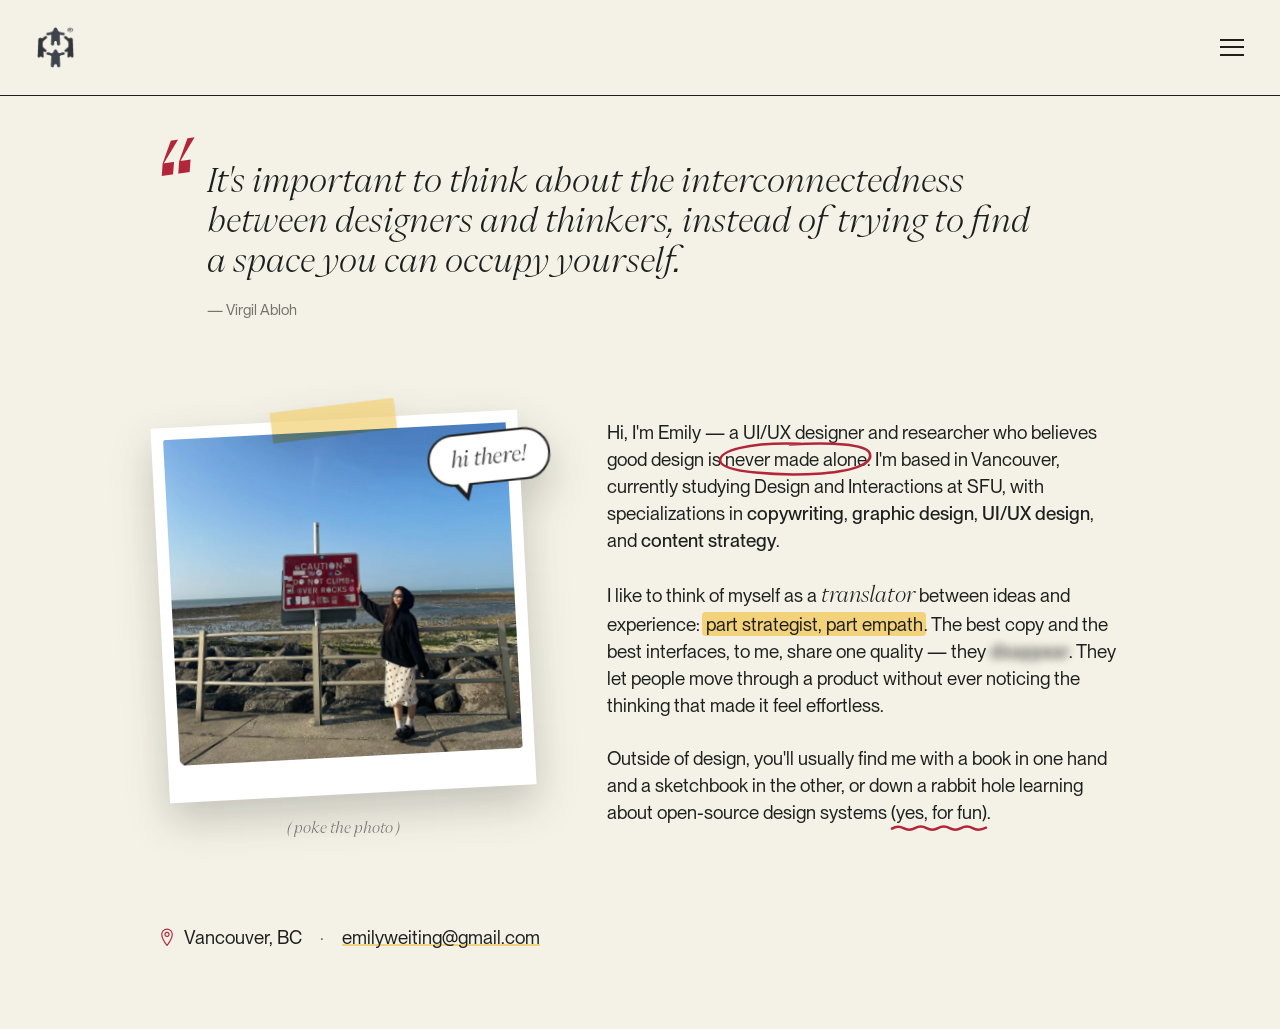
==== commit 42bcea66: "Double checking responsive design" ====
--- a/about.html
+++ b/about.html
@@ -6,7 +6,7 @@
     <title>About — Emily Feng</title>
     <link href="css/site.css" rel="stylesheet">
     <!-- Hide scroll-reveal content only when the script is there to reveal it -->
-    <script>document.documentElement.classList.add('about-js');</script>
+    <script>document.documentElement.classList.add('js');</script>
 </head>
 <body>
     <header class="site-header site-header--sticky">
@@ -24,7 +24,8 @@
         <nav class="menu-nav" aria-label="Main">
             <a href="index.html" class="menu-link" style="--i:0">{ hello }</a>
             <a href="work.html" class="menu-link" style="--i:1">{ work }</a>
-            <a href="about.html" class="menu-link" style="--i:2">{ about }</a>
+            <a href="play.html" class="menu-link" style="--i:2">{ play }</a>
+            <a href="about.html" class="menu-link" style="--i:3">{ about }</a>
         </nav>
     </div>
 
@@ -47,9 +48,6 @@
                     <div class="about-bubble">
                         <p class="about-bubble-inner" role="status" aria-live="polite">hi there!</p>
                     </div>
-                    <svg class="about-sparkle" viewBox="0 0 40 40" aria-hidden="true">
-                        <path d="M20 2 C21 14 26 19 38 20 C26 21 21 26 20 38 C19 26 14 21 2 20 C14 19 19 14 20 2 Z" />
-                    </svg>
                 </div>
                 <figcaption class="about-photo-caption">( poke the photo )</figcaption>
             </figure>
@@ -58,10 +56,10 @@
                 <p data-reveal>Hi, I'm Emily — a UI/UX designer and researcher who believes good design is
                     <span class="doodle-circle">never made alone<svg viewBox="0 0 300 80" preserveAspectRatio="none" aria-hidden="true"><path pathLength="1" d="M160 6 C 60 2, 6 22, 8 44 C 10 70, 120 78, 200 72 C 270 66, 298 46, 290 26 C 282 8, 220 2, 140 8" /></svg></span>.
                     I'm based in Vancouver, currently studying Design and Interactions at SFU, with specializations in
-                    <span class="chip" style="--i:0; --r:-4deg; --bg:var(--sign-red); --fg:var(--cream)">copywriting</span>,
-                    <span class="chip" style="--i:1; --r:3deg; --bg:var(--sky)">graphic design</span>,
-                    <span class="chip" style="--i:2; --r:-2deg; --bg:var(--sand)">UI/UX design</span>, and
-                    <span class="chip" style="--i:3; --r:4deg; --bg:var(--kelp)">content strategy</span>.</p>
+                    <strong>copywriting</strong>,
+                    <strong>graphic design</strong>,
+                    <strong>UI/UX design</strong>, and
+                    <strong>content strategy</strong>.</p>
 
                 <p data-reveal>I like to think of myself as a <em class="about-em">translator</em> between ideas and experience:
                     <span class="hl">part strategist, part empath</span>. The best copy and the best interfaces, to me, share one quality — they
@@ -71,43 +69,6 @@
                     <span class="squiggle">(yes, for fun)<svg viewBox="0 0 200 16" preserveAspectRatio="none" aria-hidden="true"><path pathLength="1" d="M2 10 Q 14 2, 26 9 T 50 9 T 74 9 T 98 9 T 122 9 T 146 9 T 170 9 T 198 8" /></svg></span>.</p>
             </div>
         </div>
-
-        <section class="experience" data-reveal>
-            <h2>Experience</h2>
-
-            <div class="experience-item expanded">
-                <button class="experience-header" aria-expanded="true">
-                    <h3>About Here Youtube</h3>
-                    <span class="meta">Copywriter · Jan - Mar 2025</span>
-                    <span class="sign" aria-hidden="true">+</span>
-                </button>
-                <div class="experience-details"><div>
-                    <p>Collaborated with the About Here Youtube Channel and performed a case study with them for four weeks.</p>
-                </div></div>
-            </div>
-
-            <div class="experience-item">
-                <button class="experience-header" aria-expanded="false">
-                    <h3>Arbutus Club</h3>
-                    <span class="meta">Receptionist · 2023 - 2025</span>
-                    <span class="sign" aria-hidden="true">+</span>
-                </button>
-                <div class="experience-details"><div>
-                    <p>Worked as a part-time receptionist at the Arbutus Club.</p>
-                </div></div>
-            </div>
-
-            <div class="experience-item">
-                <button class="experience-header" aria-expanded="false">
-                    <h3>Environment Club Eric Hamber</h3>
-                    <span class="meta">Junior Copywriter · 2019 - 2021</span>
-                    <span class="sign" aria-hidden="true">+</span>
-                </button>
-                <div class="experience-details"><div>
-                    <p>Junior copywriter for the Environment Club at Eric Hamber Secondary.</p>
-                </div></div>
-            </div>
-        </section>
 
         <footer class="about-contact" data-reveal>
             <span class="about-place">
--- a/css/site.css
+++ b/css/site.css
@@ -42,6 +42,12 @@
 
     --font-sans: 'PP Neue Montreal', 'Helvetica Neue', Helvetica, Arial, sans-serif;
     --font-serif: 'PP Eiko', 'Times New Roman', Georgia, serif;
+
+    /* Playful accents (about + play pages), pulled from the seaside photo */
+    --sign-red: #B3263A;
+    --sand: #F2D27A;
+    --sky: #A9CBEA;
+    --kelp: #A8BE84;
 
     --ease-pop: cubic-bezier(0.34, 1.56, 0.64, 1);
     --ease-out: cubic-bezier(0.22, 1, 0.36, 1);
@@ -1546,13 +1552,7 @@
 
 /* ---------- About ---------- */
 
-/* Accent colours pulled from the seaside photo */
 .about-body {
-    --sign-red: #B3263A;
-    --sand: #F2D27A;
-    --sky: #A9CBEA;
-    --kelp: #A8BE84;
-
     max-width: calc(1440 * var(--u) + 2 * var(--gutter));
     margin: 0 auto;
     padding: calc(96 * var(--u)) var(--gutter) calc(120 * var(--u));
@@ -1598,18 +1598,18 @@
     pointer-events: none;
 }
 
-.about-js .about-quote p,
-.about-js .about-quote cite {
+.js .about-quote p,
+.js .about-quote cite {
     clip-path: inset(0 100% 0 0);
     transition: clip-path 1.3s var(--ease-out);
 }
 
-.about-js .about-quote cite {
+.js .about-quote cite {
     display: inline-block;
     transition-delay: 0.9s;
 }
 
-.about-js .about-quote-mark {
+.js .about-quote-mark {
     opacity: 0;
     transform: scale(0.4) rotate(-40deg);
     transition: opacity 0.3s ease, transform 0.8s var(--ease-pop);
@@ -1793,24 +1793,6 @@
     100% { opacity: 1; transform: scale(1) rotate(-3deg); }
 }
 
-.about-sparkle {
-    position: absolute;
-    left: max(-22px, calc(-44 * var(--u)));
-    bottom: 14%;
-    width: max(34px, calc(64 * var(--u)));
-    fill: var(--sign-red);
-    animation: sparkle-in 0.8s var(--ease-pop) 1.6s both, sparkle-spin 9s linear 2.4s infinite;
-}
-
-@keyframes sparkle-in {
-    from { opacity: 0; transform: scale(0) rotate(-90deg); }
-    to { opacity: 1; transform: scale(1) rotate(0deg); }
-}
-
-@keyframes sparkle-spin {
-    to { transform: rotate(360deg); }
-}
-
 .about-photo-caption {
     margin-top: calc(34 * var(--u));
     text-align: center;
@@ -1827,7 +1809,7 @@
     padding-top: calc(40 * var(--u));
 }
 
-.about-js .about-text [data-reveal] {
+.js .about-text [data-reveal] {
     opacity: 0;
     transform: translateY(48px) rotate(1.5deg);
     transform-origin: 0 100%;
@@ -1870,8 +1852,8 @@
     stroke-dashoffset: 0;
 }
 
-.about-js .doodle-circle path,
-.about-js .squiggle path {
+.js .doodle-circle path,
+.js .squiggle path {
     stroke-dashoffset: 1;
     transition: stroke-dashoffset 1s var(--ease-out) 0.7s;
 }
@@ -1897,32 +1879,9 @@
     pointer-events: none;
 }
 
-/* Sticker chips */
-.chip {
-    display: inline-block;
-    padding: 0 0.5em 0.08em;
-    border: 1.5px solid var(--charcoal);
-    border-radius: 999px;
-    line-height: 1.3;
-    white-space: nowrap;
-    color: var(--fg, var(--charcoal));
-    background: var(--bg, var(--sky));
-    transform: rotate(var(--r, 0deg));
-    transition: transform 0.45s var(--ease-pop);
-}
-
-.about-js .chip {
-    transform: scale(0) rotate(calc(var(--r, 0deg) * 6));
-    transition: transform 0.6s var(--ease-pop) calc(0.5s + var(--i, 0) * 0.12s);
-}
-
-.is-in .chip {
-    transform: rotate(var(--r, 0deg));
-}
-
-.is-in .chip:hover {
-    transform: scale(1.1) rotate(calc(var(--r, 0deg) * -1.5));
-    transition-delay: 0s;
+/* Specializations */
+.about-text strong {
+    font-weight: 500;
 }
 
 /* Italic accent + marker highlight */
@@ -1933,14 +1892,17 @@
 }
 
 .hl {
-    background-image: linear-gradient(transparent 58%, var(--sand) 58%, var(--sand) 92%, transparent 92%);
+    padding: 0.04em 0.18em;
+    margin: 0 -0.08em;
+    border-radius: 0.2em;
+    background-image: linear-gradient(var(--sand), var(--sand));
     background-repeat: no-repeat;
     background-size: 100% 100%;
     -webkit-box-decoration-break: clone;
     box-decoration-break: clone;
 }
 
-.about-js .hl {
+.js .hl {
     background-size: 0% 100%;
     transition: background-size 0.9s var(--ease-out) 0.6s;
 }
@@ -1967,84 +1929,6 @@
     transform: translateY(-0.3em);
     filter: blur(4px);
     transition-delay: calc(var(--i, 0) * 0.05s);
-}
-
-/* Experience rises in (the contact line stays put so it's never hidden) */
-.about-js .experience[data-reveal] {
-    opacity: 0;
-    transform: translateY(40px);
-    transition: opacity 0.6s ease, transform 0.8s var(--ease-out);
-}
-
-.about-js .experience[data-reveal].is-in {
-    opacity: 1;
-    transform: none;
-}
-
-.experience {
-    margin-top: calc(80 * var(--u));
-    border-top: 1px solid var(--charcoal);
-}
-
-.experience h2 {
-    font-weight: 400;
-    font-size: max(15px, calc(24 * var(--u)));
-    color: var(--muted);
-    padding: 20px 0;
-}
-
-.experience-item {
-    border-bottom: 1px solid rgba(30, 30, 30, 0.2);
-}
-
-.experience-header {
-    width: 100%;
-    display: flex;
-    align-items: baseline;
-    gap: 16px;
-    padding: 20px 0;
-    text-align: left;
-}
-
-.experience-header h3 {
-    flex: 1;
-    font-weight: 400;
-    font-size: max(20px, calc(32 * var(--u)));
-}
-
-.experience-header .meta {
-    color: var(--muted);
-    font-size: max(14px, calc(20 * var(--u)));
-}
-
-.experience-header .sign {
-    width: 1em;
-    text-align: center;
-    font-size: max(20px, calc(32 * var(--u)));
-    transition: transform 0.3s var(--ease-out);
-}
-
-.experience-item.expanded .sign {
-    transform: rotate(45deg);
-}
-
-.experience-details {
-    display: grid;
-    grid-template-rows: 0fr;
-    transition: grid-template-rows 0.4s var(--ease-out);
-}
-
-.experience-details > div {
-    overflow: hidden;
-}
-
-.experience-item.expanded .experience-details {
-    grid-template-rows: 1fr;
-}
-
-.experience-details p {
-    padding-bottom: 20px;
-    color: var(--muted);
 }
 
 /* Sign-off: location + email */
@@ -2129,9 +2013,764 @@
         right: 2%;
         top: 4%;
     }
-
-    .about-sparkle {
-        left: -8px;
+}
+
+/* ---------- Play ---------- */
+
+.play-body {
+    max-width: calc(1440 * var(--u) + 2 * var(--gutter));
+    margin: 0 auto;
+    padding: calc(72 * var(--u)) var(--gutter) calc(140 * var(--u));
+}
+
+body.lightbox-open {
+    overflow: hidden;
+}
+
+/* Hero: rises in like the case-study intros */
+.play-hero {
+    position: relative;
+    padding: calc(40 * var(--u)) 0 calc(72 * var(--u));
+}
+
+.play-kicker {
+    font-family: var(--font-serif);
+    font-style: italic;
+    font-weight: 300;
+    font-size: max(17px, calc(28 * var(--u)));
+    color: var(--muted);
+    margin-bottom: calc(24 * var(--u));
+    animation: play-rise 1s var(--ease-out) 0.1s both;
+}
+
+.play-title {
+    position: relative;
+    z-index: 1;
+    max-width: calc(1280 * var(--u));
+    font-weight: 400;
+    font-size: max(36px, min(calc(120 * var(--u)), 13vw));
+    line-height: 1.04;
+    letter-spacing: -0.02em;
+}
+
+.play-title em {
+    font-family: var(--font-serif);
+    font-weight: 300;
+    letter-spacing: 0;
+}
+
+.play-title {
+    animation: play-rise 1s var(--ease-out) 0.24s both;
+}
+
+/* Matches .js .reveal → .in-view on the case-study pages */
+@keyframes play-rise {
+    from {
+        opacity: 0;
+        transform: translateY(40px);
+        filter: blur(6px);
+    }
+}
+
+/* Floating doodles around the title */
+.play-doodle {
+    position: absolute;
+    pointer-events: none;
+}
+
+.play-doodle--loop {
+    right: 12%;
+    bottom: 0;
+    width: max(90px, calc(200 * var(--u)));
+    overflow: visible;
+}
+
+.play-doodle--loop path {
+    fill: none;
+    stroke: var(--charcoal);
+    stroke-width: 2;
+    stroke-linecap: round;
+    stroke-dasharray: 1;
+    stroke-dashoffset: 1;
+    animation: draw-in 1.4s var(--ease-out) 1.6s forwards;
+}
+
+@keyframes draw-in {
+    to { stroke-dashoffset: 0; }
+}
+
+.play-doodle--dot {
+    top: 40%;
+    right: 3%;
+    width: max(16px, calc(30 * var(--u)));
+    aspect-ratio: 1;
+    border-radius: 50%;
+    background: var(--sand);
+    border: 1.5px solid var(--charcoal);
+    animation: cue-in 0.6s var(--ease-pop) 1.8s both, dot-bob 3s ease-in-out 2.4s infinite;
+}
+
+@keyframes dot-bob {
+    0%, 100% { transform: translateY(0); }
+    50% { transform: translateY(-10px); }
+}
+
+/* Sticky { bracket } tabs, like the landing page */
+.play-tabs {
+    position: sticky;
+    top: var(--header-h);
+    z-index: 30;
+    display: flex;
+    flex-wrap: wrap;
+    align-items: center;
+    gap: 6px calc(48 * var(--u));
+    padding: 14px 0;
+    background: var(--cream);
+    animation: play-rise 1s var(--ease-out) 0.38s both;
+}
+
+.play-tab {
+    display: inline-flex;
+    align-items: baseline;
+    gap: 0.3em;
+    padding: 4px 0;
+    font-size: max(20px, calc(36 * var(--u)));
+    line-height: 1.1;
+    white-space: nowrap;
+    color: var(--charcoal);
+    transition: transform 0.2s ease;
+}
+
+.play-tab-b {
+    display: inline-block;
+    transition: transform 0.45s var(--ease-pop);
+}
+
+/* Yellow underline marks the current section; it draws in on hover */
+.play-tab-word {
+    background-image: linear-gradient(var(--sand), var(--sand));
+    background-repeat: no-repeat;
+    background-position: 0 100%;
+    background-size: 0% 0.16em;
+    transition: background-size 0.35s var(--ease-out);
+}
+
+.play-tab:hover .play-tab-b:first-child,
+.play-tab:focus-visible .play-tab-b:first-child {
+    transform: translateX(-0.2em);
+}
+
+.play-tab:hover .play-tab-b:last-child,
+.play-tab:focus-visible .play-tab-b:last-child {
+    transform: translateX(0.2em);
+}
+
+.play-tab:hover .play-tab-word,
+.play-tab:focus-visible .play-tab-word,
+.play-tab.is-current .play-tab-word {
+    background-size: 100% 0.16em;
+}
+
+.play-tab:active {
+    transform: scale(0.96);
+}
+
+.play-tab:focus-visible {
+    outline: 2px solid var(--charcoal);
+    outline-offset: 4px;
+}
+
+.play-tabs-hint {
+    margin-left: auto;
+    font-family: var(--font-serif);
+    font-style: italic;
+    font-weight: 300;
+    font-size: max(15px, calc(22 * var(--u)));
+    color: var(--muted);
+}
+
+/* Sections */
+.play-section {
+    padding-top: calc(130 * var(--u));
+    scroll-margin-top: calc(var(--header-h) + 50px);
+}
+
+.play-section-head {
+    display: flex;
+    flex-wrap: wrap;
+    align-items: center;
+    gap: 8px calc(28 * var(--u));
+    padding-bottom: calc(28 * var(--u));
+    border-bottom: 1px solid var(--charcoal);
+}
+
+.play-section-head h2 {
+    font-weight: 400;
+    font-size: max(36px, calc(96 * var(--u)));
+    line-height: 1;
+    letter-spacing: -0.02em;
+}
+
+.play-aside {
+    font-family: var(--font-serif);
+    font-style: italic;
+    font-weight: 300;
+    font-size: max(17px, calc(28 * var(--u)));
+    color: var(--muted);
+}
+
+/* Text blocks land with a little tilt, like the about page */
+.js .play-body .play-section-head[data-reveal],
+.js .play-body .play-info[data-reveal],
+.js .play-body .play-film[data-reveal],
+.js .play-body .play-outro[data-reveal] {
+    opacity: 0;
+    transform: translateY(48px) rotate(1.5deg);
+    transform-origin: 0 100%;
+    transition: opacity 0.6s ease, transform 0.9s var(--ease-pop);
+}
+
+.js .play-body .play-section-head[data-reveal].is-in,
+.js .play-body .play-info[data-reveal].is-in,
+.js .play-body .play-film[data-reveal].is-in,
+.js .play-body .play-outro[data-reveal].is-in {
+    opacity: 1;
+    transform: none;
+}
+
+/* Projects */
+.play-project {
+    margin-top: calc(80 * var(--u));
+}
+
+.play-project--about-here {
+    display: grid;
+    grid-template-columns: minmax(0, 4fr) minmax(0, 8fr);
+    gap: calc(96 * var(--u));
+    align-items: start;
+}
+
+.play-project--about-here .play-info {
+    position: sticky;
+    top: calc(var(--header-h) + 110px);
+}
+
+.play-meta {
+    font-size: max(14px, calc(20 * var(--u)));
+    color: var(--muted);
+}
+
+.play-info h3 {
+    font-weight: 400;
+    font-size: max(28px, calc(56 * var(--u)));
+    line-height: 1.05;
+    margin: 0.25em 0 0.45em;
+}
+
+.play-info p:not(.play-meta) {
+    font-size: max(16px, calc(24 * var(--u)));
+    line-height: 1.45;
+}
+
+.play-tags {
+    list-style: none;
+    display: flex;
+    flex-wrap: wrap;
+    gap: 8px;
+    margin-top: calc(28 * var(--u));
+}
+
+.play-tags li {
+    padding: 0.2em 0.75em 0.25em;
+    border: 1.5px solid var(--charcoal);
+    border-radius: 999px;
+    font-size: max(13px, calc(18 * var(--u)));
+    background: var(--white);
+}
+
+.play-tags li:nth-child(odd) { transform: rotate(-2deg); }
+.play-tags li:nth-child(even) { transform: rotate(2deg); }
+
+.play-media {
+    display: grid;
+    gap: calc(72 * var(--u));
+}
+
+.play-label {
+    display: flex;
+    align-items: center;
+    gap: 0.45em;
+    margin-bottom: calc(24 * var(--u));
+    font-family: var(--font-serif);
+    font-style: italic;
+    font-weight: 300;
+    font-size: max(17px, calc(28 * var(--u)));
+    transition: opacity 0.5s ease, transform 0.6s var(--ease-pop);
+}
+
+.play-label::before {
+    content: "";
+    width: 0.42em;
+    aspect-ratio: 1;
+    border-radius: 50%;
+    background: var(--sign-red);
+}
+
+.js .play-group:not(.is-in) .play-label {
+    opacity: 0;
+    transform: translateX(-20px);
+}
+
+/* Pieces: tilted, lift and straighten on hover, open the lightbox on click */
+.play-piece {
+    position: relative;
+    display: block;
+    width: 100%;
+    padding: 0;
+    background: var(--white);
+    box-shadow: 0 10px 24px rgba(30, 30, 30, 0.12);
+    cursor: zoom-in;
+    transform: translate(var(--x, 0), var(--y, 0)) rotate(var(--rot, var(--r, 0deg))) scale(var(--s, 1));
+    transition: transform 0.5s var(--ease-pop), box-shadow 0.3s ease;
+}
+
+.play-piece img {
+    width: 100%;
+    height: auto;
+}
+
+.play-piece:hover,
+.play-piece:focus-visible {
+    z-index: 3;
+    --y: -12px;
+    --rot: 0deg;
+    --s: 1.04;
+    box-shadow: 0 24px 40px rgba(30, 30, 30, 0.22);
+}
+
+.play-piece:focus-visible {
+    outline: 2px solid var(--charcoal);
+    outline-offset: 6px;
+}
+
+/* Pieces get dealt in like cards once their block scrolls in */
+.js [data-reveal]:not(.is-in) .play-piece {
+    opacity: 0;
+}
+
+.js [data-reveal].is-in .play-piece {
+    animation: deal 0.8s var(--ease-pop) backwards;
+    animation-delay: calc(0.1s + var(--i, 0) * 0.12s);
+}
+
+@keyframes deal {
+    from {
+        opacity: 0;
+        transform: translateY(140px) rotate(calc(var(--r, 0deg) * 4)) scale(0.9);
+    }
+}
+
+/* Tape strip */
+.play-piece--taped::before,
+.play-tape {
+    content: "";
+    position: absolute;
+    z-index: 1;
+    left: 50%;
+    top: -12px;
+    width: 34%;
+    height: max(20px, calc(34 * var(--u)));
+    background: rgba(242, 210, 122, 0.78);
+    mix-blend-mode: multiply;
+    transform: translateX(-50%) rotate(-4deg);
+}
+
+/* Persona posters: an overlapping fan that spreads on hover */
+.play-fan {
+    display: flex;
+    padding-top: 12px;
+}
+
+.play-fan .play-piece {
+    flex: 1;
+    min-width: 0;
+}
+
+.play-fan .play-piece + .play-piece {
+    margin-left: -7%;
+}
+
+.play-fan:hover .play-piece:first-child { --x: -6%; }
+.play-fan:hover .play-piece:last-child { --x: 6%; }
+
+.play-row {
+    display: grid;
+    grid-template-columns: minmax(0, 7fr) minmax(0, 4fr);
+    gap: calc(56 * var(--u));
+    align-items: end;
+}
+
+/* Jazzdor + posters, side by side */
+.play-pair {
+    display: grid;
+    grid-template-columns: repeat(2, minmax(0, 1fr));
+    gap: calc(110 * var(--u));
+    align-items: start;
+    margin-top: calc(150 * var(--u));
+}
+
+.play-pair .play-project {
+    margin-top: 0;
+}
+
+.play-project--stacked .play-info {
+    margin-bottom: calc(48 * var(--u));
+}
+
+.play-jazz {
+    display: grid;
+    grid-template-columns: minmax(0, 4fr) minmax(0, 6fr);
+    gap: calc(32 * var(--u));
+    align-items: center;
+}
+
+.play-browsers {
+    display: grid;
+    gap: calc(32 * var(--u));
+}
+
+.play-browser {
+    overflow: hidden;
+    border: 1.5px solid var(--charcoal);
+    border-radius: 8px;
+}
+
+.play-browser-bar {
+    display: flex;
+    gap: 5px;
+    padding: 7px 9px;
+    background: #E6E3D6;
+    border-bottom: 1.5px solid var(--charcoal);
+}
+
+.play-browser-bar i {
+    width: 8px;
+    height: 8px;
+    border-radius: 50%;
+    border: 1px solid var(--charcoal);
+    background: var(--sign-red);
+}
+
+.play-browser-bar i:nth-child(2) { background: var(--sand); }
+.play-browser-bar i:nth-child(3) { background: var(--kelp); }
+
+.play-posters {
+    display: grid;
+    grid-template-columns: repeat(3, minmax(0, 1fr));
+    gap: calc(28 * var(--u));
+    padding-top: 12px;
+}
+
+/* Art: polaroid + sketchbook page */
+.play-art {
+    display: flex;
+    flex-wrap: wrap;
+    justify-content: center;
+    align-items: flex-start;
+    gap: calc(64 * var(--u)) calc(140 * var(--u));
+    margin-top: calc(90 * var(--u));
+}
+
+.play-art-item {
+    width: min(100%, max(260px, calc(440 * var(--u))));
+}
+
+.play-art-item figcaption {
+    margin-top: calc(30 * var(--u));
+    text-align: center;
+    font-family: var(--font-serif);
+    font-style: italic;
+    font-weight: 300;
+    font-size: max(16px, calc(24 * var(--u)));
+    color: var(--muted);
+}
+
+.play-polaroid {
+    padding: max(10px, calc(16 * var(--u))) max(10px, calc(16 * var(--u))) max(36px, calc(60 * var(--u)));
+}
+
+/* Spiral-bound sketchbook page */
+.play-sketch {
+    padding: max(26px, calc(40 * var(--u))) max(10px, calc(18 * var(--u))) max(10px, calc(18 * var(--u)));
+    background: #FBFAF4;
+}
+
+.play-sketch::before {
+    content: "";
+    position: absolute;
+    left: 6%;
+    right: 6%;
+    top: max(8px, calc(12 * var(--u)));
+    height: 12px;
+    background: radial-gradient(circle, var(--charcoal) 0 3.5px, transparent 4px) 0 50% / 24px 12px repeat-x;
+}
+
+.play-sketch img {
+    mix-blend-mode: multiply;
+}
+
+/* Hand-drawn "line boil" when you hover the doodle */
+.play-sketch:hover img,
+.play-sketch:focus-visible img {
+    animation: boil 0.36s steps(1) infinite;
+}
+
+@keyframes boil {
+    0% { filter: url(#boil-1); }
+    33% { filter: url(#boil-2); }
+    66% { filter: url(#boil-3); }
+}
+
+.play-filters {
+    position: absolute;
+    width: 0;
+    height: 0;
+}
+
+/* Photography placeholder: a film strip still developing */
+.play-film {
+    margin-top: calc(90 * var(--u));
+    text-align: center;
+}
+
+.play-film-strip {
+    position: relative;
+    display: grid;
+    grid-template-columns: repeat(4, minmax(0, 1fr));
+    gap: 14px;
+    max-width: calc(1100 * var(--u));
+    margin: 0 auto;
+    padding: 30px 18px;
+    background: var(--charcoal);
+    transform: rotate(-1.5deg);
+}
+
+.play-film-strip::before,
+.play-film-strip::after {
+    content: "";
+    position: absolute;
+    left: 10px;
+    right: 10px;
+    height: 9px;
+    background: repeating-linear-gradient(90deg, var(--cream) 0 12px, transparent 12px 26px);
+    border-radius: 2px;
+}
+
+.play-film-strip::before { top: 10px; }
+.play-film-strip::after { bottom: 10px; }
+
+.play-frame {
+    aspect-ratio: 3 / 2;
+    border-radius: 3px;
+    background: linear-gradient(110deg, #3A3936 30%, #6E6A5E 50%, #3A3936 70%);
+    background-size: 260% 100%;
+    animation: develop 2.8s ease-in-out infinite;
+    animation-delay: calc(var(--i, 0) * 0.35s);
+}
+
+@keyframes develop {
+    0% { background-position: 120% 0; }
+    100% { background-position: -40% 0; }
+}
+
+.play-film p {
+    margin-top: calc(44 * var(--u));
+    font-family: var(--font-serif);
+    font-style: italic;
+    font-weight: 300;
+    font-size: max(17px, calc(28 * var(--u)));
+    color: var(--muted);
+}
+
+/* Outro */
+.play-outro {
+    margin-top: calc(170 * var(--u));
+    text-align: center;
+}
+
+.play-outro p {
+    font-size: max(26px, calc(56 * var(--u)));
+    line-height: 1.1;
+    margin-bottom: calc(24 * var(--u));
+}
+
+.play-outro em {
+    font-family: var(--font-serif);
+    font-weight: 300;
+}
+
+.play-outro-link {
+    display: inline-flex;
+    align-items: center;
+    gap: 14px;
+    font-size: max(16px, calc(24 * var(--u)));
+    background-image: linear-gradient(var(--sand), var(--sand));
+    background-repeat: no-repeat;
+    background-position: 0 88%;
+    background-size: 100% 0.12em;
+    transition: background-size 0.35s var(--ease-out);
+}
+
+.play-outro-link svg {
+    width: 32px;
+    transition: transform 0.35s var(--ease-pop);
+}
+
+.play-outro-link:hover,
+.play-outro-link:focus-visible {
+    background-size: 100% 0.9em;
+}
+
+.play-outro-link:hover svg,
+.play-outro-link:focus-visible svg {
+    transform: translateX(6px);
+}
+
+/* Lightbox */
+.lightbox {
+    width: 100vw;
+    height: 100dvh;
+    max-width: none;
+    max-height: none;
+    margin: 0;
+    padding: 0;
+    border: 0;
+    background: transparent;
+}
+
+.lightbox[open] {
+    display: grid;
+    place-items: center;
+}
+
+.lightbox::backdrop {
+    background: rgba(30, 30, 30, 0.88);
+}
+
+.lightbox-figure {
+    display: flex;
+    flex-direction: column;
+    align-items: center;
+    max-width: min(88vw, 1100px);
+}
+
+.lightbox-img {
+    max-width: 100%;
+    max-height: 78dvh;
+    width: auto;
+    height: auto;
+    background: var(--white);
+    box-shadow: 0 30px 60px rgba(0, 0, 0, 0.35);
+}
+
+.lightbox-caption {
+    margin-top: 18px;
+    text-align: center;
+    font-family: var(--font-serif);
+    font-style: italic;
+    font-weight: 300;
+    font-size: max(17px, calc(26 * var(--u)));
+    color: var(--cream);
+}
+
+.lightbox.is-flipping .lightbox-figure {
+    animation: lightbox-pop 0.5s var(--ease-pop);
+}
+
+@keyframes lightbox-pop {
+    from { opacity: 0; transform: scale(0.85) rotate(-4deg); }
+}
+
+.lightbox-btn {
+    position: fixed;
+    display: grid;
+    place-items: center;
+    width: 52px;
+    height: 52px;
+    border: 1.5px solid var(--charcoal);
+    border-radius: 50%;
+    background: var(--cream);
+    font-size: 22px;
+    line-height: 1;
+    transition: transform 0.4s var(--ease-pop), background-color 0.2s ease;
+}
+
+.lightbox-btn:hover,
+.lightbox-btn:focus-visible {
+    background: var(--sand);
+    transform: scale(1.08) rotate(-8deg);
+}
+
+.lightbox-close { top: 24px; right: 24px; }
+.lightbox-prev { left: 24px; top: calc(50% - 26px); }
+.lightbox-next { right: 24px; top: calc(50% - 26px); }
+
+@media (max-width: 860px) {
+    .play-doodle--loop,
+    .play-doodle--dot {
+        display: none;
+    }
+
+    .play-tabs-hint {
+        display: none;
+    }
+
+    .play-tabs {
+        gap: 6px 16px;
+    }
+
+    .play-tab {
+        font-size: 18px;
+    }
+
+    .play-project--about-here,
+    .play-pair,
+    .play-row {
+        grid-template-columns: 1fr;
+    }
+
+    .play-project--about-here {
+        gap: 40px;
+    }
+
+    .play-project--about-here .play-info {
+        position: static;
+    }
+
+    .play-pair {
+        gap: 90px;
+    }
+
+    .play-jazz {
+        grid-template-columns: minmax(0, 4fr) minmax(0, 6fr);
+    }
+
+    .play-posters {
+        gap: 12px;
+    }
+
+    .play-film-strip {
+        grid-template-columns: repeat(2, minmax(0, 1fr));
+    }
+
+    .lightbox-prev,
+    .lightbox-next {
+        top: auto;
+        bottom: 24px;
+    }
+
+    .lightbox-img {
+        max-height: 70dvh;
     }
 }
 
@@ -2146,7 +2785,9 @@
     }
 
     .about-bubble,
-    .about-sparkle {
+    .play-doodle--dot,
+    .play-frame,
+    .play-sketch img {
         animation: none !important;
     }
 }
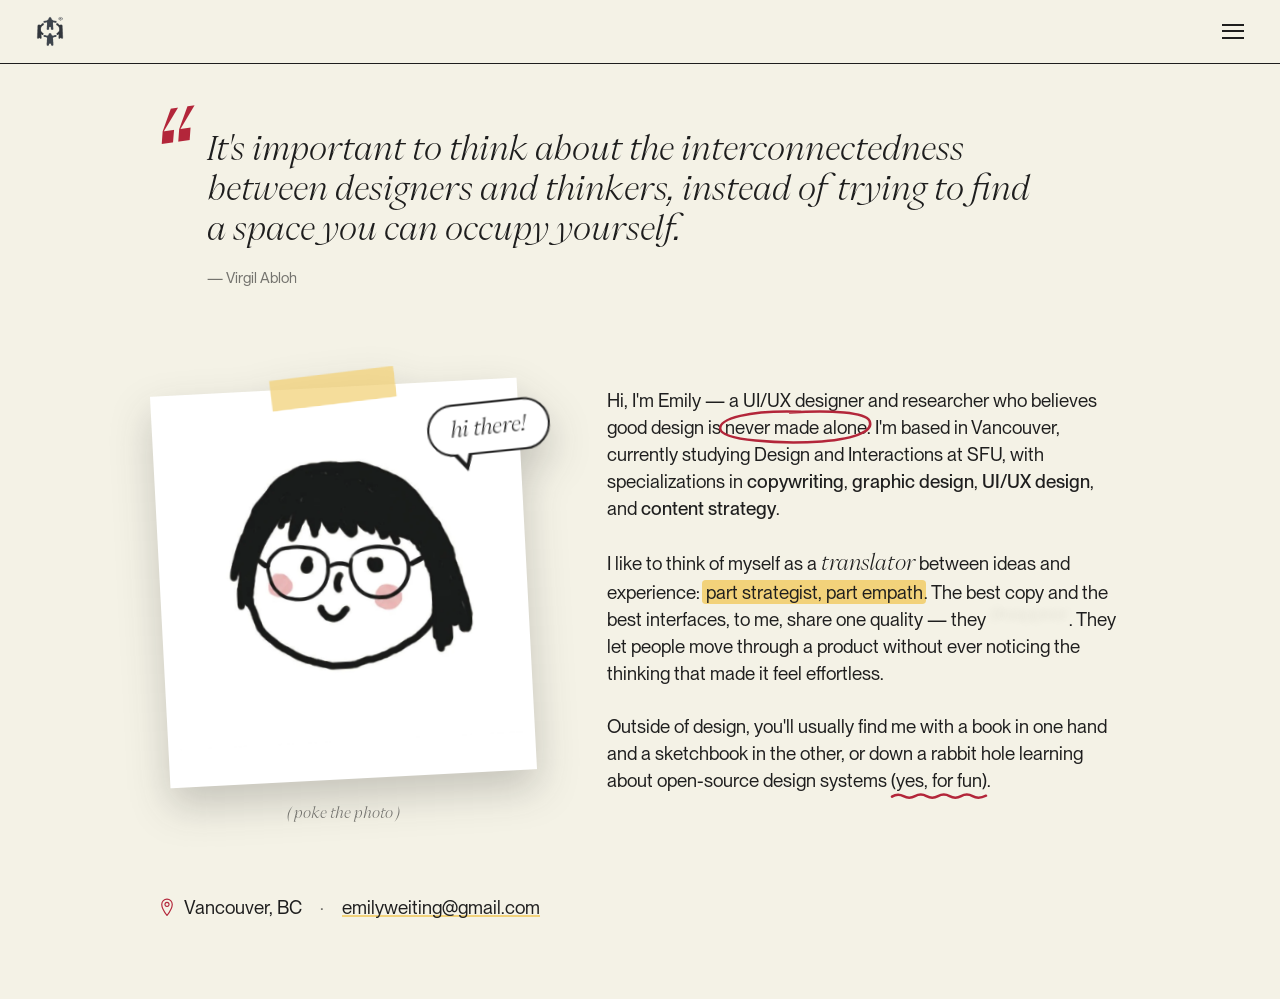
==== commit e0c641ea: "updated profile picture" ====
--- a/about.html
+++ b/about.html
@@ -22,10 +22,9 @@
 
     <div class="menu-overlay" id="menu">
         <nav class="menu-nav" aria-label="Main">
-            <a href="index.html" class="menu-link" style="--i:0">{ hello }</a>
-            <a href="work.html" class="menu-link" style="--i:1">{ work }</a>
-            <a href="play.html" class="menu-link" style="--i:2">{ play }</a>
-            <a href="about.html" class="menu-link" style="--i:3">{ about }</a>
+            <a href="work.html" class="menu-link" style="--i:0">{ work }</a>
+            <a href="play.html" class="menu-link" style="--i:1">{ play }</a>
+            <a href="about.html" class="menu-link" style="--i:2">{ about }</a>
         </nav>
     </div>
 
@@ -42,7 +41,7 @@
             <figure class="about-photo">
                 <div class="about-photo-pop">
                     <button class="about-photo-card" type="button" aria-label="Poke Emily's photo to say hi">
-                        <img src="img/About/emily.webp" alt="Emily in a black hoodie and polka-dot skirt, waving from beside a red &ldquo;Caution: do not climb over rocks&rdquo; sign by the sea" width="724" height="688">
+                        <img src="img/About/emily.webp" alt="Doodle of Emily: a round smiling face with a black bob, bangs, round glasses and pink cheeks" width="866" height="867">
                         <span class="about-photo-tape" aria-hidden="true"></span>
                     </button>
                     <div class="about-bubble">
--- a/css/site.css
+++ b/css/site.css
@@ -37,7 +37,7 @@
     /* 1 design px at a 1920px-wide artboard; scales down on smaller screens */
     --u: clamp(0.5px, calc(100vw / 1920), 1px);
 
-    --header-h: calc(144 * var(--u));
+    --header-h: calc(96 * var(--u));
     --gutter: max(16px, calc(54 * var(--u)));
 
     --font-sans: 'PP Neue Montreal', 'Helvetica Neue', Helvetica, Arial, sans-serif;
@@ -126,8 +126,8 @@
 
 .logo-link {
     display: block;
-    width: calc(58 * var(--u));
-    min-width: 34px;
+    width: calc(42 * var(--u));
+    min-width: 28px;
     transition: opacity 0.25s ease;
 }
 
@@ -145,8 +145,8 @@
 
 .menu-toggle {
     position: relative;
-    width: calc(30 * var(--u));
-    min-width: 24px;
+    width: calc(26 * var(--u));
+    min-width: 22px;
     aspect-ratio: 42 / 30;
     transition: opacity 0.25s ease;
 }
@@ -739,6 +739,20 @@
 .cs-caption--center {
     margin-top: calc(-20 * var(--u));
     text-align: center;
+}
+
+/* Source citations link out to the article */
+.cs-cite {
+    text-decoration: underline;
+    text-decoration-color: var(--sand);
+    text-decoration-thickness: 0.12em;
+    text-underline-offset: 0.18em;
+    transition: text-decoration-color 0.2s ease;
+}
+
+.cs-cite:hover,
+.cs-cite:focus-visible {
+    text-decoration-color: currentColor;
 }
 
 /* Image left, text right (Case 1 challenge) */
@@ -2099,22 +2113,6 @@
     to { stroke-dashoffset: 0; }
 }
 
-.play-doodle--dot {
-    top: 40%;
-    right: 3%;
-    width: max(16px, calc(30 * var(--u)));
-    aspect-ratio: 1;
-    border-radius: 50%;
-    background: var(--sand);
-    border: 1.5px solid var(--charcoal);
-    animation: cue-in 0.6s var(--ease-pop) 1.8s both, dot-bob 3s ease-in-out 2.4s infinite;
-}
-
-@keyframes dot-bob {
-    0%, 100% { transform: translateY(0); }
-    50% { transform: translateY(-10px); }
-}
-
 /* Sticky { bracket } tabs, like the landing page */
 .play-tabs {
     position: sticky;
@@ -2222,7 +2220,6 @@
 /* Text blocks land with a little tilt, like the about page */
 .js .play-body .play-section-head[data-reveal],
 .js .play-body .play-info[data-reveal],
-.js .play-body .play-film[data-reveal],
 .js .play-body .play-outro[data-reveal] {
     opacity: 0;
     transform: translateY(48px) rotate(1.5deg);
@@ -2232,7 +2229,6 @@
 
 .js .play-body .play-section-head[data-reveal].is-in,
 .js .play-body .play-info[data-reveal].is-in,
-.js .play-body .play-film[data-reveal].is-in,
 .js .play-body .play-outro[data-reveal].is-in {
     opacity: 1;
     transform: none;
@@ -2485,6 +2481,11 @@
     width: min(100%, max(260px, calc(440 * var(--u))));
 }
 
+/* Landscape pieces get extra width so they match the portrait ones in size */
+.play-art-item--wide {
+    width: min(100%, max(320px, calc(620 * var(--u))));
+}
+
 .play-art-item figcaption {
     margin-top: calc(30 * var(--u));
     text-align: center;
@@ -2519,77 +2520,17 @@
     mix-blend-mode: multiply;
 }
 
-/* Hand-drawn "line boil" when you hover the doodle */
-.play-sketch:hover img,
-.play-sketch:focus-visible img {
-    animation: boil 0.36s steps(1) infinite;
-}
-
-@keyframes boil {
-    0% { filter: url(#boil-1); }
-    33% { filter: url(#boil-2); }
-    66% { filter: url(#boil-3); }
-}
-
-.play-filters {
-    position: absolute;
-    width: 0;
-    height: 0;
-}
-
-/* Photography placeholder: a film strip still developing */
-.play-film {
-    margin-top: calc(90 * var(--u));
-    text-align: center;
-}
-
-.play-film-strip {
-    position: relative;
+/* Photography: a row of prints, each cropped to the same frame */
+.play-photos {
     display: grid;
     grid-template-columns: repeat(4, minmax(0, 1fr));
-    gap: 14px;
-    max-width: calc(1100 * var(--u));
-    margin: 0 auto;
-    padding: 30px 18px;
-    background: var(--charcoal);
-    transform: rotate(-1.5deg);
-}
-
-.play-film-strip::before,
-.play-film-strip::after {
-    content: "";
-    position: absolute;
-    left: 10px;
-    right: 10px;
-    height: 9px;
-    background: repeating-linear-gradient(90deg, var(--cream) 0 12px, transparent 12px 26px);
-    border-radius: 2px;
-}
-
-.play-film-strip::before { top: 10px; }
-.play-film-strip::after { bottom: 10px; }
-
-.play-frame {
-    aspect-ratio: 3 / 2;
-    border-radius: 3px;
-    background: linear-gradient(110deg, #3A3936 30%, #6E6A5E 50%, #3A3936 70%);
-    background-size: 260% 100%;
-    animation: develop 2.8s ease-in-out infinite;
-    animation-delay: calc(var(--i, 0) * 0.35s);
-}
-
-@keyframes develop {
-    0% { background-position: 120% 0; }
-    100% { background-position: -40% 0; }
-}
-
-.play-film p {
-    margin-top: calc(44 * var(--u));
-    font-family: var(--font-serif);
-    font-style: italic;
-    font-weight: 300;
-    font-size: max(17px, calc(28 * var(--u)));
-    color: var(--muted);
+    gap: calc(48 * var(--u));
+    margin-top: calc(90 * var(--u));
+}
+
+.play-photo img {
+    aspect-ratio: 4 / 5;
+    object-fit: cover;
 }
 
 /* Outro */
@@ -2716,8 +2657,7 @@
 .lightbox-next { right: 24px; top: calc(50% - 26px); }
 
 @media (max-width: 860px) {
-    .play-doodle--loop,
-    .play-doodle--dot {
+    .play-doodle--loop {
         display: none;
     }
 
@@ -2759,8 +2699,9 @@
         gap: 12px;
     }
 
-    .play-film-strip {
+    .play-photos {
         grid-template-columns: repeat(2, minmax(0, 1fr));
+        gap: 24px 20px;
     }
 
     .lightbox-prev,
@@ -2784,10 +2725,7 @@
         transition-delay: 0s !important;
     }
 
-    .about-bubble,
-    .play-doodle--dot,
-    .play-frame,
-    .play-sketch img {
+    .about-bubble {
         animation: none !important;
     }
 }
